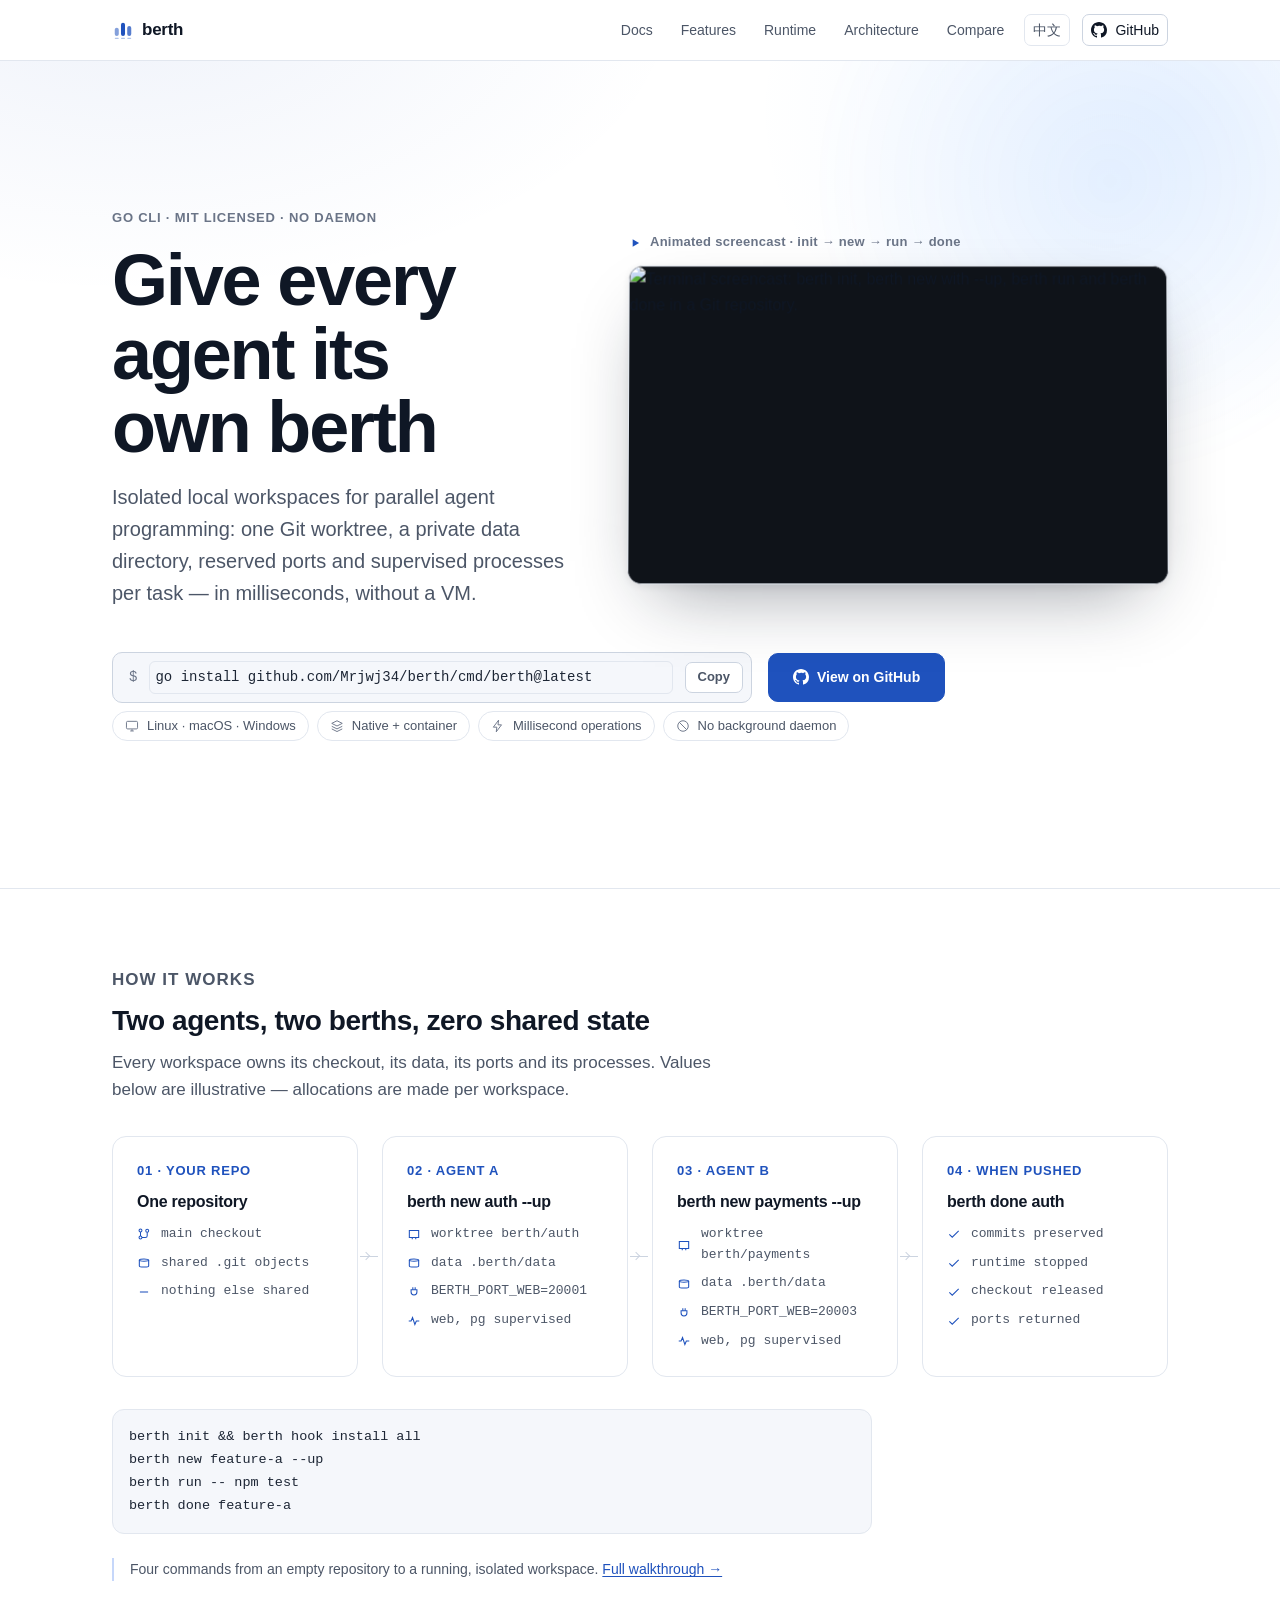
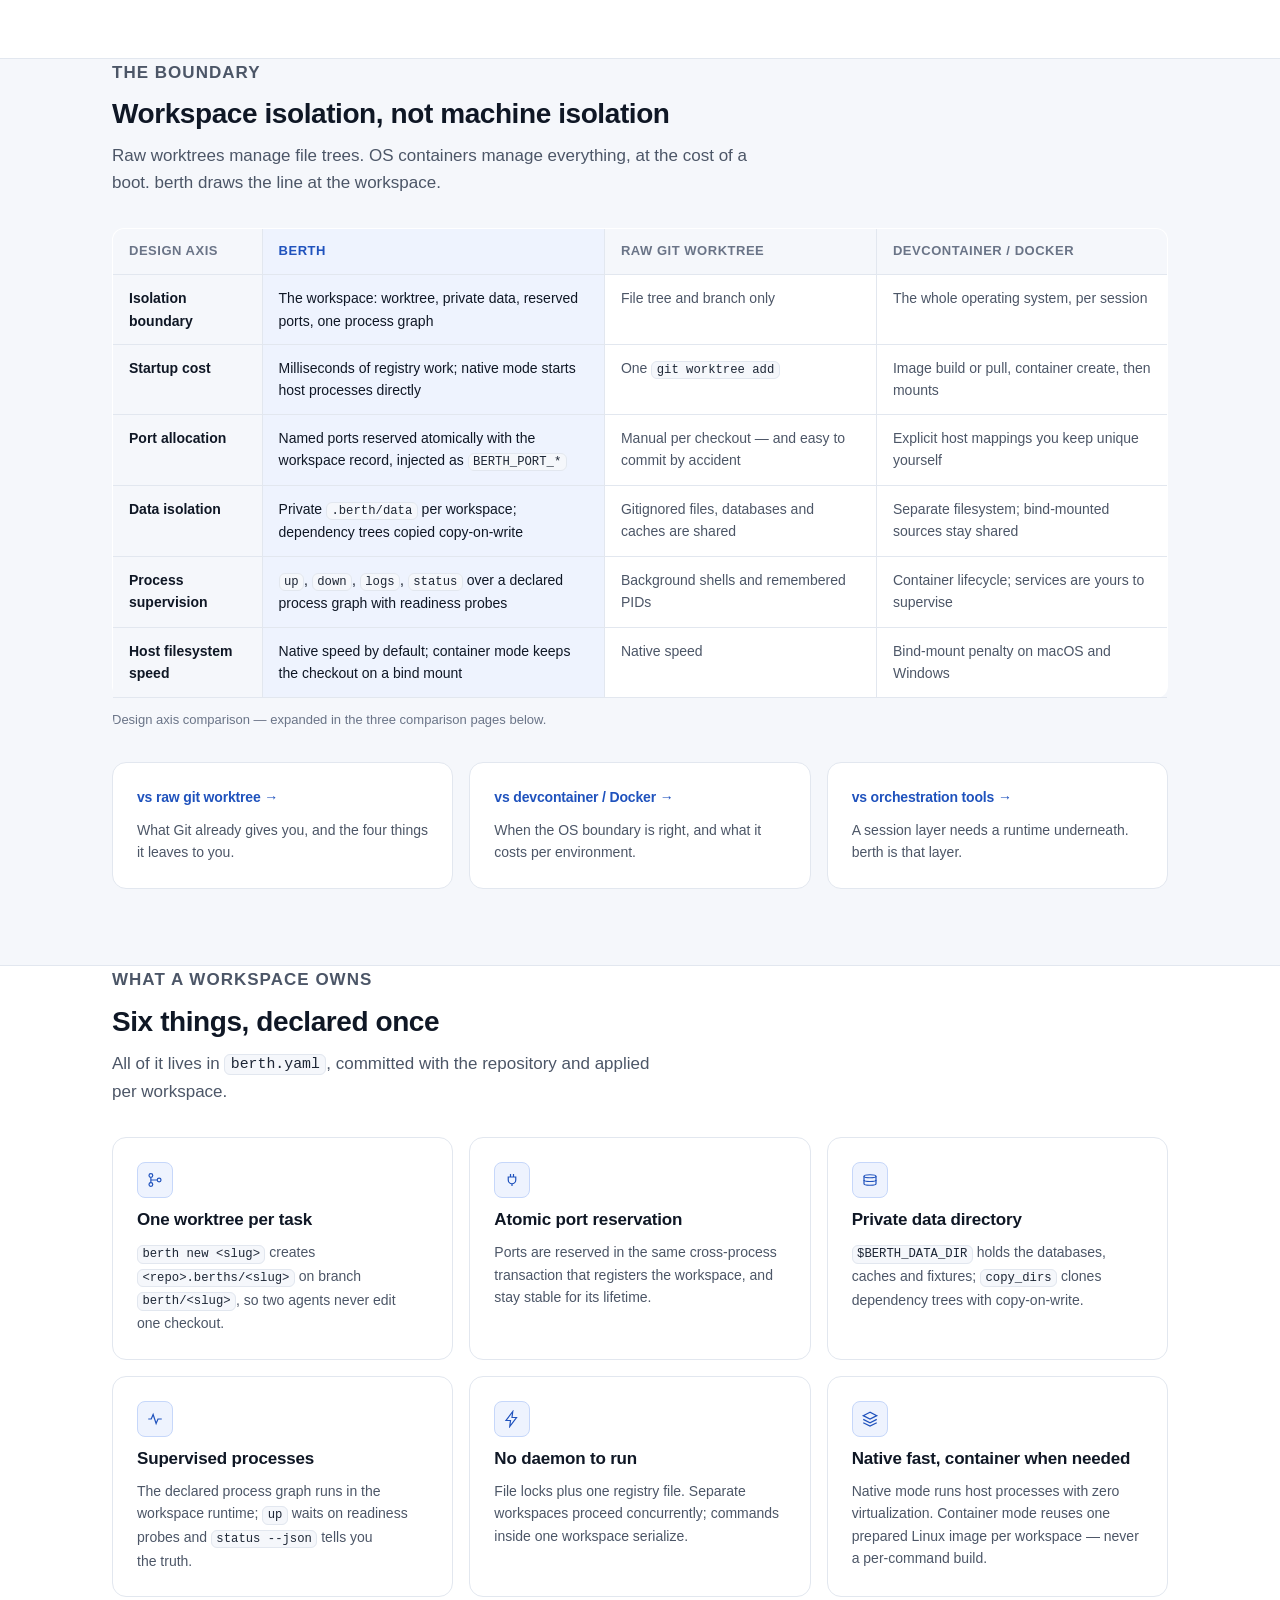
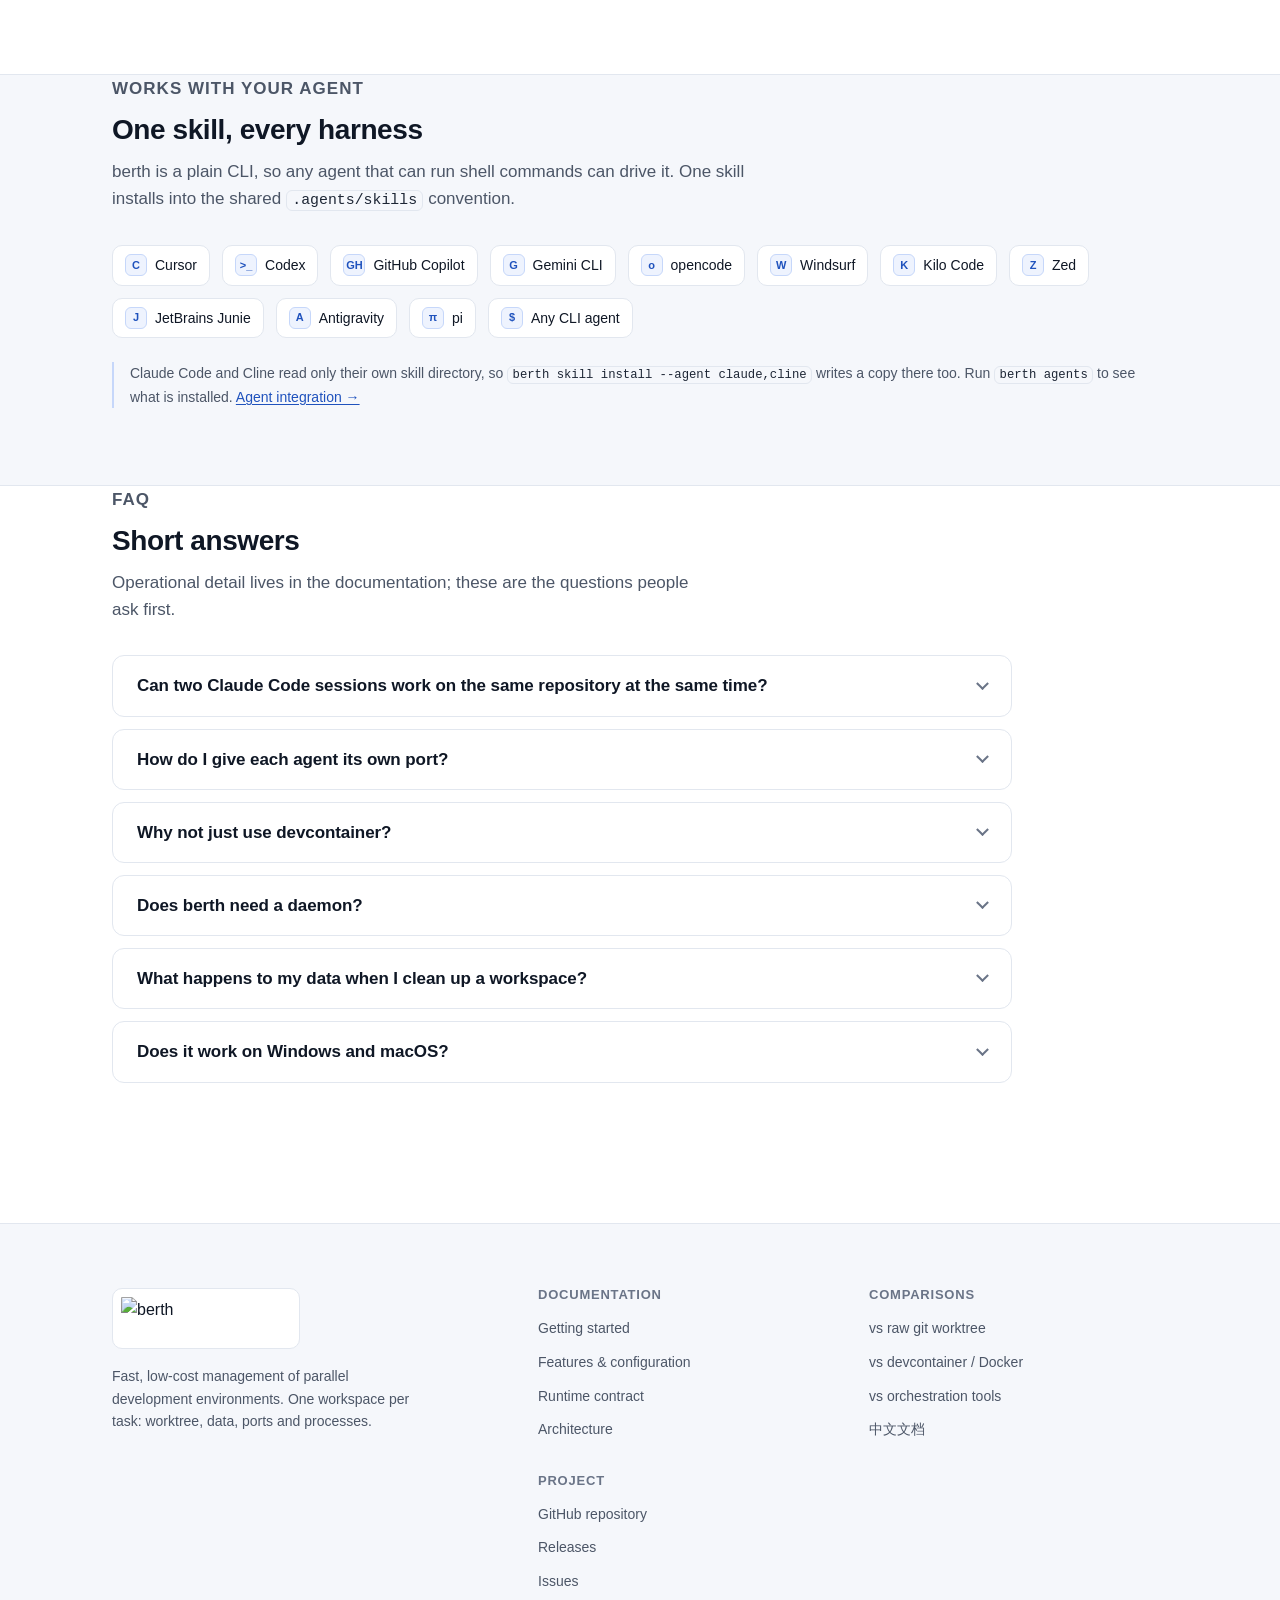
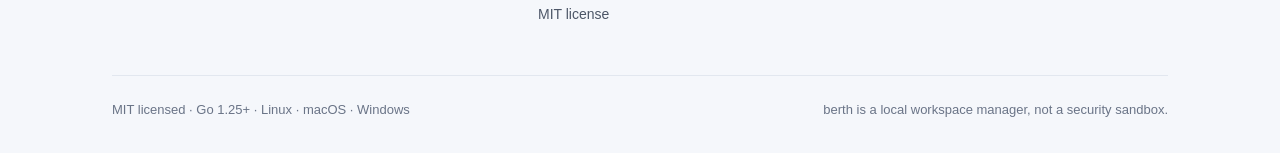
==== site/index.html @ bc13f2ae "docs(site): add the landing page, rendered docs and the Pages workflow The landing page is built for" ====
<!DOCTYPE html>
<html lang="en">
<head>
<meta charset="utf-8">
<meta name="viewport" content="width=device-width, initial-scale=1">
<title>berth — isolated local workspaces for parallel coding agents</title>
<meta name="description" content="berth is an MIT-licensed Go CLI that gives every coding agent its own Git worktree, private data directory, reserved ports and supervised processes — millisecond local environments with no daemon and no VM overhead.">
<link rel="canonical" href="https://mrjwj34.github.io/berth/">
<link rel="icon" href="data:image/svg+xml,%3Csvg xmlns='http://www.w3.org/2000/svg' viewBox='0 0 32 32'%3E%3Crect width='32' height='32' rx='8' fill='%231f52bd'/%3E%3Cg fill='%23ffffff'%3E%3Crect x='6.5' y='14' width='5' height='9' rx='2.5' opacity='.7'/%3E%3Crect x='13.5' y='8' width='5' height='15' rx='2.5'/%3E%3Crect x='20.5' y='12' width='5' height='11' rx='2.5' opacity='.85'/%3E%3C/g%3E%3C/svg%3E">
<meta property="og:type" content="website">
<meta property="og:site_name" content="berth">
<meta property="og:title" content="berth — isolated local workspaces for parallel coding agents">
<meta property="og:description" content="One linked Git worktree, a private data directory, atomically reserved ports and supervised processes per task. No daemon, no VM overhead.">
<meta property="og:url" content="https://mrjwj34.github.io/berth/">
<meta property="og:image" content="https://cdn.jwjbox.dev/berth-architecture.png">
<meta property="og:image:width" content="1448">
<meta property="og:image:height" content="1086">
<meta property="og:image:alt" content="berth architecture diagram">
<meta name="twitter:card" content="summary_large_image">
<meta name="theme-color" content="#101419" media="(prefers-color-scheme: dark)">
<meta name="theme-color" content="#ffffff" media="(prefers-color-scheme: light)">
<link rel="stylesheet" href="./assets/site.css">
</head>
<body>
<a class="skip-link" href="#main">Skip to content</a>

<header class="site-header">
  <div class="wrap header-inner">
    <a class="brand" href="./index.html">
      <svg class="brand-mark" width="22" height="22" viewBox="0 0 24 24" fill="none" aria-hidden="true">
        <rect x="3" y="9.5" width="4.4" height="9" rx="2.2" fill="currentColor" opacity=".55"/>
        <rect x="9.8" y="4" width="4.4" height="14.5" rx="2.2" fill="currentColor"/>
        <rect x="16.6" y="7.5" width="4.4" height="11" rx="2.2" fill="currentColor" opacity=".75"/>
        <rect x="3" y="20.4" width="4.4" height="1.4" rx=".7" fill="currentColor" opacity=".35"/>
        <rect x="9.8" y="20.4" width="4.4" height="1.4" rx=".7" fill="currentColor" opacity=".35"/>
        <rect x="16.6" y="20.4" width="4.4" height="1.4" rx=".7" fill="currentColor" opacity=".35"/>
      </svg>
      <span>berth</span>
    </a>
    <nav class="site-nav" aria-label="Main">
      <a href="./docs/getting-started.html">Docs</a>
      <a class="nav-docs" href="./docs/features.html">Features</a>
      <a class="nav-docs" href="./docs/runtime.html">Runtime</a>
      <a class="nav-docs" href="./docs/architecture.html">Architecture</a>
      <a class="nav-docs" href="./docs/comparison-devcontainer.html">Compare</a>
      <a class="nav-lang" href="./zh.html" hreflang="zh-CN" lang="zh-CN">中文</a>
      <a class="nav-github" href="https://github.com/Mrjwj34/berth">
        <svg width="16" height="16" viewBox="0 0 16 16" fill="currentColor" aria-hidden="true"><path d="M8 0C3.58 0 0 3.58 0 8c0 3.54 2.29 6.53 5.47 7.59.4.07.55-.17.55-.38 0-.19-.01-.82-.01-1.49-2.01.37-2.53-.49-2.69-.94-.09-.23-.48-.94-.82-1.13-.28-.15-.68-.52-.01-.53.63-.01 1.08.58 1.23.82.72 1.21 1.87.87 2.33.66.07-.52.28-.87.51-1.07-1.78-.2-3.64-.89-3.64-3.95 0-.87.31-1.59.82-2.15-.08-.2-.36-1.02.08-2.12 0 0 .67-.21 2.2.82a7.6 7.6 0 0 1 2-.27c.68 0 1.36.09 2 .27 1.53-1.04 2.2-.82 2.2-.82.44 1.1.16 1.92.08 2.12.51.56.82 1.27.82 2.15 0 3.07-1.87 3.75-3.65 3.95.29.25.54.73.54 1.48 0 1.07-.01 1.93-.01 2.2 0 .21.15.46.55.38A8.01 8.01 0 0 0 16 8c0-4.42-3.58-8-8-8Z"/></svg>
        GitHub
      </a>
    </nav>
  </div>
</header>

<main id="main">

  <section class="hero">
    <div class="hero-bg" aria-hidden="true"></div>
    <div class="hero-orb" aria-hidden="true"></div>
    <div class="wrap">
      <div class="hero-grid">
        <div class="hero-copy">
          <p class="eyebrow">Go CLI · MIT licensed · no daemon</p>
          <h1>Give every agent its own berth</h1>
          <p class="lede">Isolated local workspaces for parallel agent programming: one Git worktree, a private data directory, reserved ports and supervised processes per task — in milliseconds, without a VM.</p>
        </div>

        <div>
          <p class="hero-shot-label">
            <svg width="14" height="14" viewBox="0 0 24 24" fill="currentColor" aria-hidden="true"><path d="M8 5.5v13l11-6.5-11-6.5Z"/></svg>
            Animated screencast · init → new → run → done
          </p>
          <div class="terminal">
            <img src="https://cdn.jwjbox.dev/berth-demo.gif" width="780" height="460" alt="Terminal screencast: berth init, berth new with --up, berth run and berth done in a Git repository.">
          </div>
        </div>
      </div>

      <div class="hero-actions">
        <div class="cmd">
          <span class="cmd-prompt" aria-hidden="true">$</span>
          <code>go install github.com/Mrjwj34/berth/cmd/berth@latest</code>
          <button class="copy" type="button" hidden data-copy="go install github.com/Mrjwj34/berth/cmd/berth@latest" aria-label="Copy the go install command">Copy</button>
        </div>
        <a class="btn btn-primary" href="https://github.com/Mrjwj34/berth">
          <svg width="16" height="16" viewBox="0 0 16 16" fill="currentColor" aria-hidden="true"><path d="M8 0C3.58 0 0 3.58 0 8c0 3.54 2.29 6.53 5.47 7.59.4.07.55-.17.55-.38 0-.19-.01-.82-.01-1.49-2.01.37-2.53-.49-2.69-.94-.09-.23-.48-.94-.82-1.13-.28-.15-.68-.52-.01-.53.63-.01 1.08.58 1.23.82.72 1.21 1.87.87 2.33.66.07-.52.28-.87.51-1.07-1.78-.2-3.64-.89-3.64-3.95 0-.87.31-1.59.82-2.15-.08-.2-.36-1.02.08-2.12 0 0 .67-.21 2.2.82a7.6 7.6 0 0 1 2-.27c.68 0 1.36.09 2 .27 1.53-1.04 2.2-.82 2.2-.82.44 1.1.16 1.92.08 2.12.51.56.82 1.27.82 2.15 0 3.07-1.87 3.75-3.65 3.95.29.25.54.73.54 1.48 0 1.07-.01 1.93-.01 2.2 0 .21.15.46.55.38A8.01 8.01 0 0 0 16 8c0-4.42-3.58-8-8-8Z"/></svg>
          View on GitHub
        </a>
      </div>
      <ul class="chips">
        <li class="chip">
          <svg width="14" height="14" viewBox="0 0 24 24" fill="none" stroke="currentColor" stroke-width="1.6" aria-hidden="true"><rect x="2.5" y="4" width="19" height="13" rx="2"/><path d="M9 20.5h6M12 17.5v3"/></svg>
          Linux · macOS · Windows
        </li>
        <li class="chip">
          <svg width="14" height="14" viewBox="0 0 24 24" fill="none" stroke="currentColor" stroke-width="1.6" aria-hidden="true"><path d="M12 3 3 7.5 12 12l9-4.5L12 3Z"/><path d="M3 12.5 12 17l9-4.5M3 17 12 21.5 21 17"/></svg>
          Native + container
        </li>
        <li class="chip">
          <svg width="14" height="14" viewBox="0 0 24 24" fill="none" stroke="currentColor" stroke-width="1.6" aria-hidden="true"><path d="M13 2 4 14h6l-1 8 9-12h-6l1-8Z"/></svg>
          Millisecond operations
        </li>
        <li class="chip">
          <svg width="14" height="14" viewBox="0 0 24 24" fill="none" stroke="currentColor" stroke-width="1.6" aria-hidden="true"><circle cx="12" cy="12" r="9"/><path d="M5.6 5.6 18.4 18.4"/></svg>
          No background daemon
        </li>
      </ul>
    </div>
  </section>

  <section class="section" id="how">
    <div class="wrap">
      <div class="section-head" data-reveal>
        <p class="eyebrow">How it works</p>
        <h2>Two agents, two berths, zero shared state</h2>
        <p>Every workspace owns its checkout, its data, its ports and its processes. Values below are illustrative — allocations are made per workspace.</p>
      </div>

      <div class="panels">
        <article class="panel" data-reveal>
          <p class="panel-tag">01 · your repo</p>
          <h3>One repository</h3>
          <ul class="panel-list">
            <li><svg width="14" height="14" viewBox="0 0 24 24" fill="none" stroke="currentColor" stroke-width="1.8" aria-hidden="true"><circle cx="6" cy="6" r="2.5"/><path d="M6 8.5v7"/><circle cx="6" cy="18" r="2.5"/><path d="M8.5 18h6a3 3 0 0 0 3-3V9"/><circle cx="17.5" cy="6.5" r="2.5"/></svg>main checkout</li>
            <li><svg width="14" height="14" viewBox="0 0 24 24" fill="none" stroke="currentColor" stroke-width="1.8" aria-hidden="true"><path d="M4 7c0-1.1 3.58-2 8-2s8 .9 8 2-3.58 2-8 2-8-.9-8-2Z"/><path d="M4 7v10c0 1.1 3.58 2 8 2s8-.9 8-2V7"/></svg>shared .git objects</li>
            <li><svg width="14" height="14" viewBox="0 0 24 24" fill="none" stroke="currentColor" stroke-width="1.8" aria-hidden="true"><path d="M5 12h14"/></svg>nothing else shared</li>
          </ul>
        </article>

        <article class="panel" data-reveal>
          <p class="panel-tag">02 · agent A</p>
          <h3>berth new auth --up</h3>
          <ul class="panel-list">
            <li><svg width="14" height="14" viewBox="0 0 24 24" fill="none" stroke="currentColor" stroke-width="1.8" aria-hidden="true"><path d="M4 6h16v12H4z"/><path d="M9 18v3M15 18v3"/></svg>worktree berth/auth</li>
            <li><svg width="14" height="14" viewBox="0 0 24 24" fill="none" stroke="currentColor" stroke-width="1.8" aria-hidden="true"><path d="M4 7c0-1.1 3.58-2 8-2s8 .9 8 2-3.58 2-8 2-8-.9-8-2Z"/><path d="M4 7v10c0 1.1 3.58 2 8 2s8-.9 8-2V7"/></svg>data .berth/data</li>
            <li><svg width="14" height="14" viewBox="0 0 24 24" fill="none" stroke="currentColor" stroke-width="1.8" aria-hidden="true"><path d="M10 4v4M14 4v4"/><path d="M7 8h10v4a5 5 0 0 1-10 0V8Z"/></svg>BERTH_PORT_WEB=20001</li>
            <li><svg width="14" height="14" viewBox="0 0 24 24" fill="none" stroke="currentColor" stroke-width="1.8" aria-hidden="true"><path d="M3 12h4l2.5-6 4 12L16 12h5"/></svg>web, pg supervised</li>
          </ul>
        </article>

        <article class="panel" data-reveal>
          <p class="panel-tag">03 · agent B</p>
          <h3>berth new payments --up</h3>
          <ul class="panel-list">
            <li><svg width="14" height="14" viewBox="0 0 24 24" fill="none" stroke="currentColor" stroke-width="1.8" aria-hidden="true"><path d="M4 6h16v12H4z"/><path d="M9 18v3M15 18v3"/></svg>worktree berth/payments</li>
            <li><svg width="14" height="14" viewBox="0 0 24 24" fill="none" stroke="currentColor" stroke-width="1.8" aria-hidden="true"><path d="M4 7c0-1.1 3.58-2 8-2s8 .9 8 2-3.58 2-8 2-8-.9-8-2Z"/><path d="M4 7v10c0 1.1 3.58 2 8 2s8-.9 8-2V7"/></svg>data .berth/data</li>
            <li><svg width="14" height="14" viewBox="0 0 24 24" fill="none" stroke="currentColor" stroke-width="1.8" aria-hidden="true"><path d="M10 4v4M14 4v4"/><path d="M7 8h10v4a5 5 0 0 1-10 0V8Z"/></svg>BERTH_PORT_WEB=20003</li>
            <li><svg width="14" height="14" viewBox="0 0 24 24" fill="none" stroke="currentColor" stroke-width="1.8" aria-hidden="true"><path d="M3 12h4l2.5-6 4 12L16 12h5"/></svg>web, pg supervised</li>
          </ul>
        </article>

        <article class="panel" data-reveal>
          <p class="panel-tag">04 · when pushed</p>
          <h3>berth done auth</h3>
          <ul class="panel-list">
            <li><svg width="14" height="14" viewBox="0 0 24 24" fill="none" stroke="currentColor" stroke-width="1.8" aria-hidden="true"><path d="M4 12.5 9 17.5 20 6.5"/></svg>commits preserved</li>
            <li><svg width="14" height="14" viewBox="0 0 24 24" fill="none" stroke="currentColor" stroke-width="1.8" aria-hidden="true"><path d="M4 12.5 9 17.5 20 6.5"/></svg>runtime stopped</li>
            <li><svg width="14" height="14" viewBox="0 0 24 24" fill="none" stroke="currentColor" stroke-width="1.8" aria-hidden="true"><path d="M4 12.5 9 17.5 20 6.5"/></svg>checkout released</li>
            <li><svg width="14" height="14" viewBox="0 0 24 24" fill="none" stroke="currentColor" stroke-width="1.8" aria-hidden="true"><path d="M4 12.5 9 17.5 20 6.5"/></svg>ports returned</li>
          </ul>
        </article>
      </div>

      <div class="code mt-6 measure-sm" data-reveal>
        <button class="copy" type="button" hidden data-copy="berth init &amp;&amp; berth hook install all
berth new feature-a --up
berth run -- npm test
berth done feature-a" aria-label="Copy the five-command quick start">Copy</button>
        <pre><code>berth init &amp;&amp; berth hook install all
berth new feature-a --up
berth run -- npm test
berth done feature-a</code></pre>
      </div>
      <p class="quote-line" data-reveal>Four commands from an empty repository to a running, isolated workspace. <a href="./docs/getting-started.html">Full walkthrough →</a></p>
    </div>
  </section>

  <section class="section section--band" id="comparison">
    <div class="wrap">
      <div class="section-head" data-reveal>
        <p class="eyebrow">The boundary</p>
        <h2>Workspace isolation, not machine isolation</h2>
        <p>Raw worktrees manage file trees. OS containers manage everything, at the cost of a boot. berth draws the line at the workspace.</p>
      </div>

      <div class="table-wrap" data-reveal>
        <table class="table">
          <caption>Design axis comparison — expanded in the three comparison pages below.</caption>
          <thead>
            <tr>
              <th scope="col">Design axis</th>
              <th scope="col" class="col-accent">berth</th>
              <th scope="col">Raw git worktree</th>
              <th scope="col">devcontainer / Docker</th>
            </tr>
          </thead>
          <tbody>
            <tr>
              <th scope="row">Isolation boundary</th>
              <td class="col-accent" data-label="berth">The workspace: worktree, private data, reserved ports, one process graph</td>
              <td data-label="Raw git worktree">File tree and branch only</td>
              <td data-label="devcontainer / Docker">The whole operating system, per session</td>
            </tr>
            <tr>
              <th scope="row">Startup cost</th>
              <td class="col-accent" data-label="berth">Milliseconds of registry work; native mode starts host processes directly</td>
              <td data-label="Raw git worktree">One <code>git worktree add</code></td>
              <td data-label="devcontainer / Docker">Image build or pull, container create, then mounts</td>
            </tr>
            <tr>
              <th scope="row">Port allocation</th>
              <td class="col-accent" data-label="berth">Named ports reserved atomically with the workspace record, injected as <code>BERTH_PORT_*</code></td>
              <td data-label="Raw git worktree">Manual per checkout — and easy to commit by accident</td>
              <td data-label="devcontainer / Docker">Explicit host mappings you keep unique yourself</td>
            </tr>
            <tr>
              <th scope="row">Data isolation</th>
              <td class="col-accent" data-label="berth">Private <code>.berth/data</code> per workspace; dependency trees copied copy-on-write</td>
              <td data-label="Raw git worktree">Gitignored files, databases and caches are shared</td>
              <td data-label="devcontainer / Docker">Separate filesystem; bind-mounted sources stay shared</td>
            </tr>
            <tr>
              <th scope="row">Process supervision</th>
              <td class="col-accent" data-label="berth"><code>up</code>, <code>down</code>, <code>logs</code>, <code>status</code> over a declared process graph with readiness probes</td>
              <td data-label="Raw git worktree">Background shells and remembered PIDs</td>
              <td data-label="devcontainer / Docker">Container lifecycle; services are yours to supervise</td>
            </tr>
            <tr>
              <th scope="row">Host filesystem speed</th>
              <td class="col-accent" data-label="berth">Native speed by default; container mode keeps the checkout on a bind mount</td>
              <td data-label="Raw git worktree">Native speed</td>
              <td data-label="devcontainer / Docker">Bind-mount penalty on macOS and Windows</td>
            </tr>
          </tbody>
        </table>
      </div>

      <div class="grid grid-3 mt-6">
        <article class="card card--plain" data-reveal>
          <h3><a class="link-more" href="./docs/comparison-git-worktree.html">vs raw git worktree →</a></h3>
          <p>What Git already gives you, and the four things it leaves to you.</p>
        </article>
        <article class="card card--plain" data-reveal>
          <h3><a class="link-more" href="./docs/comparison-devcontainer.html">vs devcontainer / Docker →</a></h3>
          <p>When the OS boundary is right, and what it costs per environment.</p>
        </article>
        <article class="card card--plain" data-reveal>
          <h3><a class="link-more" href="./docs/comparison-agents.html">vs orchestration tools →</a></h3>
          <p>A session layer needs a runtime underneath. berth is that layer.</p>
        </article>
      </div>
    </div>
  </section>

  <section class="section" id="features">
    <div class="wrap">
      <div class="section-head" data-reveal>
        <p class="eyebrow">What a workspace owns</p>
        <h2>Six things, declared once</h2>
        <p>All of it lives in <code>berth.yaml</code>, committed with the repository and applied per workspace.</p>
      </div>

      <div class="grid grid-6">
        <article class="card" data-reveal>
          <span class="card-icon" aria-hidden="true">
            <svg width="18" height="18" viewBox="0 0 24 24" fill="none" stroke="currentColor" stroke-width="1.6"><circle cx="6.5" cy="6" r="2.5"/><circle cx="6.5" cy="18" r="2.5"/><circle cx="17.5" cy="12" r="2.5"/><path d="M6.5 8.5v7M6.5 12h8.5"/></svg>
          </span>
          <h3>One worktree per task</h3>
          <p><code>berth new &lt;slug&gt;</code> creates <code>&lt;repo&gt;.berths/&lt;slug&gt;</code> on branch <code>berth/&lt;slug&gt;</code>, so two agents never edit one checkout.</p>
        </article>

        <article class="card" data-reveal>
          <span class="card-icon" aria-hidden="true">
            <svg width="18" height="18" viewBox="0 0 24 24" fill="none" stroke="currentColor" stroke-width="1.6"><path d="M10 4v4M14 4v4"/><path d="M7 8h10v4a5 5 0 0 1-5 5 5 5 0 0 1-5-5V8Z"/><path d="M12 17v3"/></svg>
          </span>
          <h3>Atomic port reservation</h3>
          <p>Ports are reserved in the same cross-process transaction that registers the workspace, and stay stable for its lifetime.</p>
        </article>

        <article class="card" data-reveal>
          <span class="card-icon" aria-hidden="true">
            <svg width="18" height="18" viewBox="0 0 24 24" fill="none" stroke="currentColor" stroke-width="1.6"><path d="M4 7c0-1.1 3.58-2 8-2s8 .9 8 2-3.58 2-8 2-8-.9-8-2Z"/><path d="M4 7v10c0 1.1 3.58 2 8 2s8-.9 8-2V7"/><path d="M4 12c0 1.1 3.58 2 8 2s8-.9 8-2"/></svg>
          </span>
          <h3>Private data directory</h3>
          <p><code>$BERTH_DATA_DIR</code> holds the databases, caches and fixtures; <code>copy_dirs</code> clones dependency trees with copy-on-write.</p>
        </article>

        <article class="card" data-reveal>
          <span class="card-icon" aria-hidden="true">
            <svg width="18" height="18" viewBox="0 0 24 24" fill="none" stroke="currentColor" stroke-width="1.6"><path d="M3 12h4l2.5-6 4 12L16 12h5"/></svg>
          </span>
          <h3>Supervised processes</h3>
          <p>The declared process graph runs in the workspace runtime; <code>up</code> waits on readiness probes and <code>status --json</code> tells you the truth.</p>
        </article>

        <article class="card" data-reveal>
          <span class="card-icon" aria-hidden="true">
            <svg width="18" height="18" viewBox="0 0 24 24" fill="none" stroke="currentColor" stroke-width="1.6"><path d="M13 2 4 14h6l-1 8 9-12h-6l1-8Z"/></svg>
          </span>
          <h3>No daemon to run</h3>
          <p>File locks plus one registry file. Separate workspaces proceed concurrently; commands inside one workspace serialize.</p>
        </article>

        <article class="card" data-reveal>
          <span class="card-icon" aria-hidden="true">
            <svg width="18" height="18" viewBox="0 0 24 24" fill="none" stroke="currentColor" stroke-width="1.6"><path d="M12 3 3 7.5 12 12l9-4.5L12 3Z"/><path d="M3 12.5 12 17l9-4.5M3 17 12 21.5 21 17"/></svg>
          </span>
          <h3>Native fast, container when needed</h3>
          <p>Native mode runs host processes with zero virtualization. Container mode reuses one prepared Linux image per workspace — never a per-command build.</p>
        </article>
      </div>
    </div>
  </section>

  <section class="section section--band" id="agents">
    <div class="wrap">
      <div class="section-head" data-reveal>
        <p class="eyebrow">Works with your agent</p>
        <h2>One skill, every harness</h2>
        <p>berth is a plain CLI, so any agent that can run shell commands can drive it. One skill installs into the shared <code>.agents/skills</code> convention.</p>
      </div>

      <div class="agents" data-reveal>
        <span class="agent"><span class="agent-mark" aria-hidden="true">C</span>Cursor</span>
        <span class="agent"><span class="agent-mark" aria-hidden="true">&gt;_</span>Codex</span>
        <span class="agent"><span class="agent-mark" aria-hidden="true">GH</span>GitHub Copilot</span>
        <span class="agent"><span class="agent-mark" aria-hidden="true">G</span>Gemini CLI</span>
        <span class="agent"><span class="agent-mark" aria-hidden="true">o</span>opencode</span>
        <span class="agent"><span class="agent-mark" aria-hidden="true">W</span>Windsurf</span>
        <span class="agent"><span class="agent-mark" aria-hidden="true">K</span>Kilo Code</span>
        <span class="agent"><span class="agent-mark" aria-hidden="true">Z</span>Zed</span>
        <span class="agent"><span class="agent-mark" aria-hidden="true">J</span>JetBrains Junie</span>
        <span class="agent"><span class="agent-mark" aria-hidden="true">A</span>Antigravity</span>
        <span class="agent"><span class="agent-mark" aria-hidden="true">π</span>pi</span>
        <span class="agent"><span class="agent-mark" aria-hidden="true">$</span>Any CLI agent</span>
      </div>

      <p class="quote-line" data-reveal>Claude Code and Cline read only their own skill directory, so <code>berth skill install --agent claude,cline</code> writes a copy there too. Run <code>berth agents</code> to see what is installed. <a href="./docs/features.html#agents">Agent integration →</a></p>
    </div>
  </section>

  <section class="section" id="faq">
    <div class="wrap">
      <div class="section-head" data-reveal>
        <p class="eyebrow">FAQ</p>
        <h2>Short answers</h2>
        <p>Operational detail lives in the documentation; these are the questions people ask first.</p>
      </div>

      <div class="faq" data-reveal>
        <details>
          <summary>Can two Claude Code sessions work on the same repository at the same time?</summary>
          <p>Yes — that is the case berth is built for. Each session gets its own workspace: a linked worktree on its own branch, a private data directory, its own reserved ports and its own supervised processes. They share Git objects and nothing else that matters.</p>
          <p>Create one per agent with <code>berth new &lt;slug&gt; --up</code> and let each session work from the path it prints.</p>
        </details>

        <details>
          <summary>How do I give each agent its own port?</summary>
          <p>Declare the ports once in <code>berth.yaml</code> — <code>ports: [web, pg]</code> — and every workspace reserves unique host ports for those names. The service binds <code>BERTH_PORT_WEB</code>; browser code and host tools use <code>BERTH_HOST_PORT_WEB</code>. Nothing is hardcoded, so nothing local can be committed by accident.</p>
        </details>

        <details>
          <summary>Why not just use devcontainer?</summary>
          <p>If you need OS-level isolation, a uniform Linux toolchain or CI parity, use the container — berth is not a replacement for that, and container mode is not an attempt to be one.</p>
          <p>berth isolates the workspace instead: native by default, with ports, data and environment separated by construction. Reach for its container backend when a program hardcodes a listen port or the toolchain is Linux-only.</p>
        </details>

        <details>
          <summary>Does berth need a daemon?</summary>
          <p>No. There is no background service and no socket to keep alive: file locks plus a single registry file (<code>~/.berth/state.json</code>, relocatable with <code>BERTH_HOME</code>). Long operations hold their own workspace lock, and supervision is delegated to process-compose or the container engine.</p>
        </details>

        <details>
          <summary>What happens to my data when I clean up a workspace?</summary>
          <p><code>berth down</code> keeps everything and stops the processes. <code>berth reset</code> wipes the private data directory deliberately. <code>berth done</code> requires the branch commit to be preserved and the worktree to be clean, then removes the checkout — <code>--force</code> cannot bypass ownership, identity or shutdown checks, and adopted checkouts are always preserved.</p>
        </details>

        <details>
          <summary>Does it work on Windows and macOS?</summary>
          <p>Yes: prebuilt binaries for Linux, macOS and Windows, with native CLI acceptance covered on all three in CI. Native hooks use <code>sh</code> on Unix and <code>cmd</code> on Windows, so shell scripts are not interchangeable; container mode needs an existing Docker or Podman engine.</p>
        </details>
      </div>
    </div>
  </section>

</main>

<footer class="site-footer">
  <div class="wrap footer-inner">
    <div class="footer-brand">
      <img class="footer-logo" src="https://cdn.jwjbox.dev/berth.png" alt="berth" width="188" height="61">
      <p>Fast, low-cost management of parallel development environments. One workspace per task: worktree, data, ports and processes.</p>
    </div>
    <div class="footer-cols">
      <div class="footer-col">
        <h2>Documentation</h2>
        <ul>
          <li><a href="./docs/getting-started.html">Getting started</a></li>
          <li><a href="./docs/features.html">Features &amp; configuration</a></li>
          <li><a href="./docs/runtime.html">Runtime contract</a></li>
          <li><a href="./docs/architecture.html">Architecture</a></li>
        </ul>
      </div>
      <div class="footer-col">
        <h2>Comparisons</h2>
        <ul>
          <li><a href="./docs/comparison-git-worktree.html">vs raw git worktree</a></li>
          <li><a href="./docs/comparison-devcontainer.html">vs devcontainer / Docker</a></li>
          <li><a href="./docs/comparison-agents.html">vs orchestration tools</a></li>
          <li><a href="./zh.html" hreflang="zh-CN" lang="zh-CN">中文文档</a></li>
        </ul>
      </div>
      <div class="footer-col">
        <h2>Project</h2>
        <ul>
          <li><a href="https://github.com/Mrjwj34/berth">GitHub repository</a></li>
          <li><a href="https://github.com/Mrjwj34/berth/releases">Releases</a></li>
          <li><a href="https://github.com/Mrjwj34/berth/issues">Issues</a></li>
          <li><a href="https://github.com/Mrjwj34/berth/blob/main/LICENSE">MIT license</a></li>
        </ul>
      </div>
    </div>
  </div>
  <div class="wrap">
    <div class="footer-legal">
      <p>MIT licensed · Go 1.25+ · Linux · macOS · Windows</p>
      <p>berth is a local workspace manager, not a security sandbox.</p>
    </div>
  </div>
</footer>

<script>
(function () {
  // Copy-to-clipboard: buttons stay hidden when scripting is unavailable.
  var buttons = document.querySelectorAll('[data-copy]');
  var i;
  for (i = 0; i < buttons.length; i++) { buttons[i].hidden = false; }

  function confirm(btn) {
    var label = btn.textContent;
    btn.textContent = 'Copied';
    btn.setAttribute('data-copied', '');
    window.setTimeout(function () {
      btn.textContent = label;
      btn.removeAttribute('data-copied');
    }, 1600);
  }

  function legacy(text, btn) {
    var area = document.createElement('textarea');
    area.value = text;
    area.setAttribute('readonly', '');
    area.style.position = 'fixed';
    area.style.top = '-1000px';
    document.body.appendChild(area);
    area.select();
    try { document.execCommand('copy'); confirm(btn); } catch (err) { /* copy stays manual */ }
    document.body.removeChild(area);
  }

  document.addEventListener('click', function (event) {
    var btn = event.target.closest ? event.target.closest('[data-copy]') : null;
    if (!btn) { return; }
    var text = btn.getAttribute('data-copy');
    if (navigator.clipboard && navigator.clipboard.writeText) {
      navigator.clipboard.writeText(text).then(function () { confirm(btn); }, function () { legacy(text, btn); });
    } else {
      legacy(text, btn);
    }
  });

  // Horizontal table scrolling only gets a hint when it is actually possible.
  function syncTableHints() {
    var wraps = document.querySelectorAll('.table-wrap');
    for (var k = 0; k < wraps.length; k++) {
      var wrap = wraps[k];
      var overflow = wrap.scrollWidth - wrap.clientWidth > 2;
      var next = wrap.nextElementSibling;
      var hasHint = next && next.classList && next.classList.contains('table-hint');
      if (overflow && !hasHint) {
        var hint = document.createElement('p');
        hint.className = 'table-hint';
        hint.textContent = 'Swipe horizontally to see every column';
        wrap.parentNode.insertBefore(hint, wrap.nextSibling);
      } else if (!overflow && hasHint) {
        next.parentNode.removeChild(next);
      }
    }
  }

  window.addEventListener('load', syncTableHints);
  window.addEventListener('resize', syncTableHints);

  // Scroll-triggered section reveals; ignored entirely when motion is reduced.
  var reduced = window.matchMedia && window.matchMedia('(prefers-reduced-motion: reduce)').matches;
  var targets = document.querySelectorAll('[data-reveal]');
  if (!reduced && 'IntersectionObserver' in window) {
    var observer = new IntersectionObserver(function (entries) {
      for (var e = 0; e < entries.length; e++) {
        if (entries[e].isIntersecting) {
          entries[e].target.classList.add('is-visible');
          observer.unobserve(entries[e].target);
        }
      }
    }, { rootMargin: '0px 0px -8% 0px', threshold: 0.08 });
    for (i = 0; i < targets.length; i++) {
      targets[i].classList.add('reveal');
      observer.observe(targets[i]);
    }
  }
})();
</script>
</body>
</html>
---- site/assets/site.css ----
/* ==========================================================================
   berth — site.css
   One plain stylesheet: tokens, layout primitives, components.
   Scales: spacing 4/8/12/16/24/32/48/64/96 · one type scale · 1120px container
   ========================================================================== */

/* --- Tokens: primitives --------------------------------------------------- */

:root {
  color-scheme: light;

  /* spacing scale */
  --sp-1: 4px;
  --sp-2: 8px;
  --sp-3: 12px;
  --sp-4: 16px;
  --sp-5: 24px;
  --sp-6: 32px;
  --sp-7: 48px;
  --sp-8: 64px;
  --sp-9: 96px;

  /* type scale */
  --fs-xs: 0.8125rem;   /* 13px — captions, chips, labels */
  --fs-sm: 0.875rem;    /* 14px — table cells, nav, secondary UI */
  --fs-base: 1rem;      /* 16px — body */
  --fs-md: 1.0625rem;   /* 17px — card titles, lead-in prose */
  --fs-lg: 1.3125rem;   /* 21px — h3 */
  --fs-xl: 1.75rem;     /* 28px — h2 */
  --fs-2xl: 2.25rem;    /* 36px — page h1 */
  --fs-3xl: 3.25rem;    /* 52px — landing h1, fluid */

  /* neutrals */
  --n-0: #ffffff;
  --n-25: #fbfcfe;
  --n-50: #f5f7fb;
  --n-100: #eef1f7;
  --n-200: #e2e7ef;
  --n-300: #ccd4e0;
  --n-500: #6a7487;
  --n-600: #4c5667;
  --n-800: #1d2635;
  --n-900: #0f1725;

  /* accent ramp (single hue family, used for links, one primary action, tints) */
  --a-50: #eef3fe;
  --a-200: #c6d7fa;
  --a-600: #1f52bd;
  --a-700: #1b47a4;

  --font-sans: -apple-system, BlinkMacSystemFont, "Segoe UI", Roboto, "Helvetica Neue", Arial, sans-serif;
  --font-mono: ui-monospace, SFMono-Regular, "SF Mono", Menlo, Consolas, "Liberation Mono", monospace;

  /* --- Tokens: semantic (light) --- */
  --bg: var(--n-0);
  --bg-subtle: var(--n-50);
  --surface: var(--n-0);
  --surface-2: var(--n-50);
  --border: var(--n-200);
  --border-strong: var(--n-300);
  --text: var(--n-900);
  --text-muted: var(--n-600);
  --text-subtle: var(--n-500);
  --accent: var(--a-600);
  --accent-hover: var(--a-700);
  --accent-soft: var(--a-50);
  --accent-soft-border: var(--a-200);
  --accent-solid: var(--a-600);
  --accent-solid-hover: var(--a-700);
  --on-accent: #ffffff;
  --focus: var(--a-600);
  --code-bg: var(--n-50);
  --code-border: var(--n-200);
  --code-text: var(--n-800);
  --header-bg: rgba(255, 255, 255, 0.88);
  --hero-glow: rgba(31, 82, 189, 0.07);
  --hero-glow-2: rgba(56, 140, 255, 0.08);
  --shadow-lift: 0 18px 40px -24px rgba(16, 24, 40, 0.35), 0 2px 8px rgba(16, 24, 40, 0.06);
  --shadow-frame: 0 30px 70px -28px rgba(16, 24, 40, 0.45), 0 2px 10px rgba(16, 24, 40, 0.08);
}

@media (prefers-color-scheme: dark) {
  :root {
    color-scheme: dark;

    --bg: #101419;
    --bg-subtle: #151a21;
    --surface: #151a21;
    --surface-2: #171d25;
    --border: #262e39;
    --border-strong: #384454;
    --text: #e8edf4;
    --text-muted: #a9b5c3;
    --text-subtle: #93a0b0;
    --accent: #90b4ff;
    --accent-hover: #b0caff;
    --accent-soft: #17223a;
    --accent-soft-border: #2b3d61;
    --accent-solid: #90b4ff;
    --accent-solid-hover: #aac5ff;
    --on-accent: #0e1523;
    --focus: #90b4ff;
    --code-bg: #161c24;
    --code-border: #262e39;
    --code-text: #dde5f0;
    --header-bg: rgba(16, 20, 25, 0.86);
    --hero-glow: rgba(144, 180, 255, 0.09);
    --hero-glow-2: rgba(84, 148, 255, 0.1);
    --shadow-lift: 0 18px 40px -24px rgba(0, 0, 0, 0.75), 0 2px 8px rgba(0, 0, 0, 0.4);
    --shadow-frame: 0 30px 70px -28px rgba(0, 0, 0, 0.85), 0 2px 10px rgba(0, 0, 0, 0.5);
  }
}

/* --- Base ---------------------------------------------------------------- */

*,
*::before,
*::after { box-sizing: border-box; }

html {
  -webkit-text-size-adjust: 100%;
  text-size-adjust: 100%;
}

body {
  margin: 0;
  background: var(--bg);
  color: var(--text);
  font-family: var(--font-sans);
  font-size: var(--fs-base);
  line-height: 1.6;
  -webkit-font-smoothing: antialiased;
  -moz-osx-font-smoothing: grayscale;
  overflow-wrap: break-word;
}

img { display: block; max-width: 100%; height: auto; }

a {
  color: var(--accent);
  text-decoration-line: underline;
  text-decoration-thickness: from-font;
  text-underline-offset: 0.16em;
  text-decoration-skip-ink: auto;
}

a:hover { color: var(--accent-hover); }

:focus-visible {
  outline: 2px solid var(--focus);
  outline-offset: 2px;
  border-radius: 3px;
}

::selection { background: var(--accent-soft); color: var(--text); }

h1, h2, h3, h4 {
  margin: 0;
  line-height: 1.15;
  letter-spacing: -0.015em;
  font-weight: 650;
  text-wrap: balance;
}

p { margin: 0; text-wrap: pretty; }

ul, ol { margin: 0; padding-inline-start: 1.25em; }

hr { border: 0; border-top: 1px solid var(--border); margin: 0; }

@media (prefers-reduced-motion: no-preference) {
  html { scroll-behavior: smooth; }
}

@media (prefers-reduced-motion: reduce) {
  *, *::before, *::after {
    animation-duration: 0.001ms !important;
    transition-duration: 0.001ms !important;
    scroll-behavior: auto !important;
  }
}

/* --- Layout primitives --------------------------------------------------- */

.wrap {
  width: 100%;
  max-width: 1120px;
  margin-inline: auto;
  padding-inline: var(--sp-6);
}

.section { padding-block: clamp(48px, 6vw, 96px); }
.section + .section { padding-block-start: 0; }
.section--band {
  background: var(--bg-subtle);
  border-block: 1px solid var(--border);
}

.section-head {
  display: flex;
  flex-direction: column;
  gap: var(--sp-3);
  margin-block-end: var(--sp-6);
}

.section-head h2 {
  font-size: clamp(1.5rem, 1.15rem + 1.1vw, var(--fs-xl));
}

.section-head p {
  color: var(--text-muted);
  font-size: var(--fs-md);
  max-width: 68ch;
}

.eyebrow {
  font-size: var(--fs-xs);
  font-weight: 600;
  letter-spacing: 0.06em;
  text-transform: uppercase;
  color: var(--text-subtle);
}

.skip-link {
  position: absolute;
  inset-inline-start: var(--sp-4);
  top: -60px;
  z-index: 20;
  background: var(--surface);
  border: 1px solid var(--border-strong);
  border-radius: 8px;
  padding: var(--sp-2) var(--sp-4);
  font-size: var(--fs-sm);
  transition: top 0.15s ease;
}

.skip-link:focus-visible { top: var(--sp-3); }

/* --- Header ------------------------------------------------------------- */

.site-header {
  position: sticky;
  top: 0;
  z-index: 10;
  background: var(--header-bg);
  backdrop-filter: saturate(160%) blur(10px);
  -webkit-backdrop-filter: saturate(160%) blur(10px);
  border-block-end: 1px solid var(--border);
}

.header-inner {
  display: flex;
  flex-wrap: wrap;
  align-items: center;
  justify-content: space-between;
  gap: var(--sp-2) var(--sp-6);
  min-height: 60px;
  padding-block: var(--sp-2);
}

.brand {
  display: inline-flex;
  align-items: center;
  gap: var(--sp-2);
  color: var(--text);
  text-decoration: none;
  font-weight: 680;
  font-size: 1.0625rem;
  letter-spacing: -0.015em;
}

.brand-mark { flex: none; color: var(--accent); }
.brand:hover { color: var(--text); }

.site-nav {
  display: flex;
  flex-wrap: wrap;
  align-items: center;
  gap: var(--sp-1) var(--sp-3);
}

.site-nav a {
  display: inline-block;
  padding: var(--sp-1) var(--sp-2);
  border-radius: 7px;
  color: var(--text-muted);
  font-size: var(--fs-sm);
  text-decoration: none;
}

.site-nav a:hover { color: var(--text); background: var(--surface-2); }
.site-nav a[aria-current="page"] { color: var(--text); font-weight: 600; }

.nav-github {
  display: inline-flex !important;
  align-items: center;
  gap: var(--sp-2);
  border: 1px solid var(--border-strong);
  background: var(--surface);
  color: var(--text) !important;
}

.nav-github:hover { border-color: var(--text-subtle); background: var(--surface); }
.nav-lang { border: 1px solid var(--border); }

.nav-docs-more { display: none; }
@media (max-width: 900px) {
  .site-nav .nav-docs { display: none; }
  .site-nav .nav-docs-more { display: inline-block; }
}

@media (max-width: 480px) {
  .wrap { padding-inline: var(--sp-4); }
  .header-inner { gap: var(--sp-1) var(--sp-3); }
  .site-nav { gap: 2px var(--sp-2); }
  .site-nav a { padding-inline: var(--sp-1); }
}

/* --- Buttons ------------------------------------------------------------ */

.btn {
  display: inline-flex;
  align-items: center;
  justify-content: center;
  gap: var(--sp-2);
  padding: var(--sp-3) var(--sp-5);
  border-radius: 10px;
  border: 1px solid transparent;
  font: inherit;
  font-size: var(--fs-sm);
  font-weight: 600;
  text-decoration: none;
  cursor: pointer;
  white-space: nowrap;
}

.btn-primary {
  background: var(--accent-solid);
  color: var(--on-accent);
  border-color: var(--accent-solid);
}

.btn-primary:hover { background: var(--accent-solid-hover); color: var(--on-accent); }

.btn-ghost {
  background: var(--surface);
  border-color: var(--border-strong);
  color: var(--text);
}

.btn-ghost:hover { border-color: var(--text-subtle); color: var(--text); }

.link-more {
  font-size: var(--fs-sm);
  font-weight: 600;
  text-decoration: none;
}

.link-more:hover { text-decoration: underline; }

/* --- Landing: panels, agents, motion ------------------------------------ */

.panels {
  display: grid;
  grid-template-columns: 1fr;
  gap: var(--sp-4);
}

@media (min-width: 640px) {
  .panels { grid-template-columns: repeat(2, 1fr); }
}

@media (min-width: 1000px) {
  .panels { grid-template-columns: repeat(4, 1fr); gap: var(--sp-5); }
}

.panel {
  position: relative;
  display: flex;
  flex-direction: column;
  gap: var(--sp-3);
  padding: var(--sp-5);
  border: 1px solid var(--border);
  border-radius: 14px;
  background: var(--surface);
}

.panel-tag {
  font-size: var(--fs-xs);
  font-weight: 700;
  letter-spacing: 0.06em;
  text-transform: uppercase;
  color: var(--accent);
}

.panel h3 { font-size: var(--fs-base); font-weight: 650; }

.panel-note { color: var(--text-muted); font-size: var(--fs-sm); }

.panel-list {
  list-style: none;
  margin: 0;
  padding: 0;
  display: grid;
  gap: var(--sp-2) var(--sp-3);
}

.panel-list li {
  display: grid;
  grid-template-columns: 16px 1fr;
  align-items: center;
  gap: var(--sp-2);
  font-family: var(--font-mono);
  font-size: var(--fs-xs);
  color: var(--text-muted);
}

.panel-list svg { color: var(--accent); }

@media (min-width: 1000px) {
  .panel:not(:last-child)::before {
    content: "";
    position: absolute;
    inset-inline-end: -21px;
    inset-block-start: 50%;
    width: 18px;
    height: 1px;
    background: var(--border-strong);
  }
  .panel:not(:last-child)::after {
    content: "";
    position: absolute;
    inset-inline-end: -12px;
    inset-block-start: calc(50% - 3px);
    width: 6px;
    height: 6px;
    border-block-start: 1px solid var(--border-strong);
    border-inline-end: 1px solid var(--border-strong);
    transform: rotate(45deg);
  }
}

.agents {
  display: flex;
  flex-wrap: wrap;
  gap: var(--sp-3);
  align-items: center;
  margin-block-start: var(--sp-5);
}

.agent {
  display: inline-flex;
  align-items: center;
  gap: var(--sp-2);
  padding: var(--sp-2) var(--sp-3);
  border: 1px solid var(--border);
  border-radius: 10px;
  background: var(--surface);
  color: var(--text);
  font-size: var(--fs-sm);
  white-space: nowrap;
}

.agent-mark {
  display: inline-flex;
  align-items: center;
  justify-content: center;
  width: 22px;
  height: 22px;
  border-radius: 6px;
  border: 1px solid var(--accent-soft-border);
  background: var(--accent-soft);
  color: var(--accent);
  font-size: 0.6875rem;
  font-weight: 700;
}

.quote-line {
  margin-block-start: var(--sp-5);
  padding-inline-start: var(--sp-4);
  border-inline-start: 2px solid var(--accent-soft-border);
  color: var(--text-muted);
  font-size: var(--fs-sm);
}

/* Motion layer: only ever active when the visitor allows motion. */
@media (prefers-reduced-motion: no-preference) {
  .reveal {
    opacity: 0;
    transform: translate3d(0, 16px, 0);
    transition: opacity 0.55s ease, transform 0.55s cubic-bezier(0.2, 0.7, 0.3, 1);
  }

  .reveal.is-visible { opacity: 1; transform: none; }

  .hero-grid > * {
    animation: rise 0.75s cubic-bezier(0.2, 0.7, 0.3, 1) both;
  }

  .hero-grid > *:nth-child(2) { animation-delay: 0.1s; }

  .hero-orb { animation: drift 24s ease-in-out infinite alternate; }

  .card {
    transition: transform 0.2s ease, border-color 0.2s ease, box-shadow 0.2s ease;
  }

  .copy { transition: opacity 0.15s ease, color 0.15s ease, border-color 0.15s ease, transform 0.15s ease; }
  .copy[data-copied] { transform: scale(1.05); }

  @media (hover: hover) and (pointer: fine) {
    .card:hover,
    .card.reveal.is-visible:hover {
      transform: translateY(-2px);
      border-color: var(--border-strong);
      box-shadow: var(--shadow-lift);
    }
  }
}

@keyframes rise {
  from { opacity: 0; transform: translate3d(0, 18px, 0); }
  to { opacity: 1; transform: none; }
}

@keyframes drift {
  from { transform: translate3d(0, 0, 0) scale(1); }
  to { transform: translate3d(-24px, 18px, 0) scale(1.06); }
}

/* --- Utilities ---------------------------------------------------------- */

.mt-6 { margin-block-start: var(--sp-6); }
.mt-7 { margin-block-start: var(--sp-7); }
.measure-sm { max-width: 760px; }

/* --- Hero --------------------------------------------------------------- */

.hero {
  position: relative;
  overflow: hidden;
  overflow: clip;
  padding-block: clamp(40px, 6vw, 72px) clamp(40px, 6vw, 80px);
  background: var(--bg);
  border-block-end: 1px solid var(--border);
}

.hero-bg {
  position: absolute;
  inset: 0;
  z-index: 0;
  background:
    radial-gradient(820px 440px at 10% -8%, var(--hero-glow), transparent 68%),
    radial-gradient(660px 500px at 92% 6%, var(--hero-glow-2), transparent 64%);
  pointer-events: none;
}

.hero-orb {
  position: absolute;
  z-index: 0;
  inset-block-start: -190px;
  inset-inline-end: -140px;
  width: min(620px, 70vw);
  aspect-ratio: 1;
  border-radius: 50%;
  background: radial-gradient(circle at 50% 50%, var(--hero-glow-2), transparent 68%);
  filter: blur(6px);
  pointer-events: none;
}

.hero .wrap { position: relative; z-index: 1; }

.hero-grid {
  display: grid;
  grid-template-columns: 1fr;
  gap: clamp(32px, 5vw, 56px);
  align-items: center;
}

.hero-copy {
  display: flex;
  flex-direction: column;
  gap: var(--sp-4);
}

.hero h1 {
  font-size: clamp(2.5rem, 1.3rem + 5.4vw, 4.5rem);
  line-height: 1.02;
  letter-spacing: -0.03em;
  font-weight: 700;
}

.hero .lede {
  font-size: clamp(1.0625rem, 0.98rem + 0.4vw, 1.25rem);
  color: var(--text-muted);
  max-width: 46ch;
}

.hero-actions {
  display: flex;
  flex-wrap: wrap;
  align-items: center;
  gap: var(--sp-3) var(--sp-4);
  margin-block-start: clamp(24px, 3.4vw, 44px);
}

.hero-actions .cmd {
  flex: 1 1 380px;
  max-width: 640px;
}

.chips { margin-block-start: var(--sp-4); }

@media (max-width: 900px) {
  .hero-actions .cmd { flex: 1 1 100%; max-width: none; }
}

@media (max-width: 520px) {
  .hero-actions .cmd { flex-wrap: wrap; }
  .hero-actions .cmd code {
    flex: 1 1 auto;
    font-size: 0.75rem;
    white-space: pre-wrap;
    overflow-wrap: anywhere;
    overflow-x: visible;
  }
  .hero-actions .cmd .copy { margin-inline-start: auto; }
}

@media (min-width: 1000px) {
  .hero {
    display: flex;
    align-items: center;
    min-height: min(92vh, 900px);
    padding-block: var(--sp-7);
  }
  .hero-grid { grid-template-columns: minmax(0, 0.92fr) minmax(0, 1.08fr); }
}

.hero-shot-label {
  display: inline-flex;
  align-items: center;
  gap: var(--sp-2);
  margin-block-end: var(--sp-3);
  color: var(--text-subtle);
  font-size: var(--fs-xs);
  font-weight: 600;
  letter-spacing: 0.02em;
}

.hero-shot-label svg { color: var(--accent); }

.terminal {
  position: relative;
  border-radius: 14px;
  border: 1px solid var(--border);
  background: #0f1319;
  box-shadow: var(--shadow-frame);
  overflow: hidden;
}

.terminal img {
  width: 100%;
  height: auto;
  display: block;
  background: #0f1319;
}

.terminal::after {
  content: "";
  position: absolute;
  inset: 0;
  border-radius: inherit;
  box-shadow: inset 0 1px 0 rgba(255, 255, 255, 0.09);
  pointer-events: none;
}

@media (min-width: 1000px) {
  .terminal { transform: perspective(1600px) rotateX(1.6deg); }
}

.chips {
  display: flex;
  flex-wrap: wrap;
  gap: var(--sp-2);
  list-style: none;
  padding: 0;
  margin: var(--sp-2) 0 0;
}

.chip {
  display: inline-flex;
  align-items: center;
  gap: var(--sp-2);
  padding: var(--sp-1) var(--sp-3);
  border: 1px solid var(--border);
  border-radius: 999px;
  background: var(--surface);
  color: var(--text-muted);
  font-size: var(--fs-xs);
  white-space: nowrap;
}

.chip svg { flex: none; color: var(--text-subtle); }

/* --- Command pill / copyable code --------------------------------------- */

.cmd {
  display: flex;
  align-items: center;
  gap: var(--sp-3);
  min-width: 0;
  max-width: 100%;
  padding: var(--sp-2) var(--sp-2) var(--sp-2) var(--sp-4);
  border: 1px solid var(--border-strong);
  border-radius: 10px;
  background: var(--code-bg);
}

.cmd-prompt {
  flex: none;
  color: var(--text-subtle);
  font-family: var(--font-mono);
  font-size: var(--fs-sm);
  user-select: none;
}

.cmd code {
  flex: 1 1 auto;
  min-width: 0;
  overflow-x: auto;
  white-space: nowrap;
  font-family: var(--font-mono);
  font-size: var(--fs-sm);
  color: var(--code-text);
  padding-block: var(--sp-1);
}

.code {
  position: relative;
  border: 1px solid var(--code-border);
  border-radius: 12px;
  background: var(--code-bg);
}

.code pre {
  margin: 0;
  padding: var(--sp-4);
  overflow-x: auto;
  font-family: var(--font-mono);
  font-size: 0.84375rem;  /* 13.5px */
  line-height: 1.7;
  tab-size: 2;
  color: var(--code-text);
}

.code pre code {
  font-family: inherit;
  font-size: inherit;
  white-space: pre;
}

.code--flush pre { padding-block-start: var(--sp-2); }

:not(pre) > code {
  padding: 0.1em 0.36em;
  border: 1px solid var(--code-border);
  border-radius: 6px;
  background: var(--code-bg);
  color: var(--code-text);
  font-family: var(--font-mono);
  font-size: 0.875em;
}

.copy {
  position: absolute;
  top: var(--sp-2);
  inset-inline-end: var(--sp-2);
  z-index: 1;
  padding: var(--sp-1) var(--sp-3);
  border: 1px solid var(--border-strong);
  border-radius: 7px;
  background: var(--surface);
  color: var(--text-muted);
  font: inherit;
  font-size: var(--fs-xs);
  font-weight: 600;
  cursor: pointer;
  transition: opacity 0.15s ease, color 0.15s ease, border-color 0.15s ease;
}

.copy:hover { color: var(--text); border-color: var(--text-subtle); }

@media (hover: hover) and (pointer: fine) {
  .copy { opacity: 0; }
  .code:hover .copy,
  .copy:focus-visible,
  .copy[data-copied] { opacity: 1; }
}

.cmd .copy { position: static; flex: none; }

.copy[data-copied] { color: var(--accent); border-color: var(--accent-soft-border); }

.hero-actions .cmd .copy { opacity: 1; }

/* --- Steps -------------------------------------------------------------- */

.steps {
  display: grid;
  gap: var(--sp-7);
  max-width: 860px;
  list-style: none;
  padding: 0;
  margin: 0;
}

.step { display: flex; flex-direction: column; gap: var(--sp-3); }

.step-head { display: flex; align-items: baseline; gap: var(--sp-3); }

.step-num {
  flex: none;
  display: inline-flex;
  align-items: center;
  justify-content: center;
  width: 26px;
  height: 26px;
  border-radius: 999px;
  background: var(--accent-soft);
  border: 1px solid var(--accent-soft-border);
  color: var(--accent);
  font-size: var(--fs-xs);
  font-weight: 700;
  font-variant-numeric: tabular-nums;
  transform: translateY(3px);
}

.step h3 { font-size: var(--fs-md); }

.step p { color: var(--text-muted); max-width: 66ch; }

/* --- Cards & grids ------------------------------------------------------ */

.grid {
  display: grid;
  gap: var(--sp-4);
  grid-template-columns: 1fr;
}

@media (min-width: 640px) {
  .grid-3, .grid-6 { grid-template-columns: repeat(2, 1fr); }
}

@media (min-width: 760px) {
  .grid-2 { grid-template-columns: repeat(2, 1fr); }
}

@media (min-width: 1000px) {
  .grid-3 { grid-template-columns: repeat(3, 1fr); }
  .grid-6 { grid-template-columns: repeat(3, 1fr); }
}

.card {
  display: flex;
  flex-direction: column;
  gap: var(--sp-3);
  padding: var(--sp-5);
  border: 1px solid var(--border);
  border-radius: 14px;
  background: var(--surface);
}

.card h3 { font-size: var(--fs-md); letter-spacing: -0.01em; }
.card p { color: var(--text-muted); font-size: var(--fs-sm); }
.card > p:last-child { margin-block-end: 0; }

.card-icon {
  display: inline-flex;
  align-items: center;
  justify-content: center;
  width: 36px;
  height: 36px;
  border-radius: 8px;
  border: 1px solid var(--accent-soft-border);
  background: var(--accent-soft);
  color: var(--accent);
}

.card--plain { background: var(--bg); }

.card-tag {
  font-size: var(--fs-xs);
  font-weight: 600;
  letter-spacing: 0.05em;
  text-transform: uppercase;
  color: var(--text-subtle);
}

/* --- Media / figures ---------------------------------------------------- */

.shot {
  margin: 0;
  max-width: 900px;
  border: 1px solid var(--border);
  border-radius: 14px;
  background: var(--surface);
  overflow: hidden;
}

.shot img { width: 100%; height: auto; }

.shot--diagram { max-width: 880px; background: var(--surface); }

.shot figcaption {
  padding: var(--sp-3) var(--sp-4);
  border-block-start: 1px solid var(--border);
  color: var(--text-subtle);
  font-size: var(--fs-xs);
}

/* --- Comparison table --------------------------------------------------- */

.table-wrap { overflow-x: auto; }

.table {
  width: 100%;
  min-width: 40rem;
  border-collapse: collapse;
  border: 1px solid var(--border);
  border-radius: 12px;
  overflow: hidden;
  font-size: var(--fs-sm);
  background: var(--surface);
}

.table-hint {
  margin: var(--sp-2) 0 0;
  color: var(--text-subtle);
  font-size: var(--fs-xs);
}

.table caption {
  caption-side: bottom;
  padding-block-start: var(--sp-3);
  color: var(--text-subtle);
  font-size: var(--fs-xs);
  text-align: start;
}

.table th,
.table td {
  padding: var(--sp-3) var(--sp-4);
  text-align: start;
  vertical-align: top;
  border-block-end: 1px solid var(--border);
  border-inline-end: 1px solid var(--border);
}

.table th:last-child,
.table td:last-child { border-inline-end: 0; }

.table tbody tr:last-child th,
.table tbody tr:last-child td { border-block-end: 0; }

.table thead th {
  background: var(--surface-2);
  font-size: var(--fs-xs);
  font-weight: 650;
  letter-spacing: 0.04em;
  text-transform: uppercase;
  color: var(--text-subtle);
  white-space: nowrap;
}

.table th[scope="row"] {
  font-weight: 600;
  color: var(--text);
  background: var(--surface-2);
}

.table td { color: var(--text-muted); }

.table .col-accent { background: var(--accent-soft); color: var(--text); }
.table thead .col-accent { color: var(--accent); }

@media (max-width: 639px) {
  .table-wrap { overflow-x: visible; }
  .table,
  .table tbody,
  .table tr,
  .table th,
  .table td { display: block; width: 100%; }

  .table { min-width: 0; border: 0; background: transparent; }
  .table thead { display: none; }
  .table tbody tr {
    border: 1px solid var(--border);
    border-radius: 12px;
    background: var(--surface);
    padding: var(--sp-4);
    margin-block-end: var(--sp-3);
  }
  .table tbody tr:last-child { margin-block-end: 0; }
  .table th,
  .table td,
  .table th[scope="row"] {
    border: 0;
    background: transparent;
    padding: 0;
  }
  .table th[scope="row"] {
    font-size: var(--fs-md);
    margin-block-end: var(--sp-3);
  }
  .table td {
    display: block;
    padding-block: var(--sp-2);
    border-block-start: 1px solid var(--border);
  }
  .table td::before {
    content: attr(data-label);
    display: block;
    margin-block-end: 2px;
    font-size: var(--fs-xs);
    font-weight: 650;
    letter-spacing: 0.04em;
    text-transform: uppercase;
    color: var(--text-subtle);
  }
  @media (max-width: 639px) {
    .table-hint { display: none; }
  }

  .table caption { caption-side: top; padding: 0 0 var(--sp-3); }
}

/* --- FAQ ---------------------------------------------------------------- */

.faq { display: grid; gap: var(--sp-3); max-width: 900px; }

.faq details {
  border: 1px solid var(--border);
  border-radius: 12px;
  background: var(--surface);
}

.faq summary {
  display: flex;
  align-items: center;
  justify-content: space-between;
  gap: var(--sp-4);
  padding: var(--sp-4) var(--sp-5);
  font-size: var(--fs-md);
  font-weight: 600;
  letter-spacing: -0.005em;
  cursor: pointer;
  list-style: none;
}

.faq summary::-webkit-details-marker { display: none; }

.faq summary::after {
  content: "";
  flex: none;
  width: 9px;
  height: 9px;
  border-inline-end: 2px solid var(--text-subtle);
  border-block-end: 2px solid var(--text-subtle);
  transform: rotate(45deg) translate(-2px, -2px);
  transition: transform 0.18s ease;
}

.faq details[open] summary::after { transform: rotate(-135deg) translate(-2px, -2px); }

.faq details > *:not(summary) { padding-inline: var(--sp-5); }

.faq details p {
  margin: 0 0 var(--sp-4);
  color: var(--text-muted);
  font-size: var(--fs-sm);
}

.faq details > :last-child { margin-block-end: var(--sp-5); }

.faq summary:focus-visible { outline-offset: -3px; }

/* --- Prose (docs & comparison pages) ------------------------------------ */

.page-head {
  padding-block: clamp(32px, 4vw, 56px) var(--sp-6);
  border-block-end: 1px solid var(--border);
}

.page-head h1 {
  font-size: clamp(1.875rem, 1.35rem + 1.9vw, var(--fs-2xl));
  margin-block-end: var(--sp-4);
}

.page-head p {
  max-width: 68ch;
  color: var(--text-muted);
  font-size: var(--fs-md);
}

.crumbs {
  display: flex;
  flex-wrap: wrap;
  align-items: center;
  gap: var(--sp-2);
  margin-block-end: var(--sp-4);
  font-size: var(--fs-xs);
  color: var(--text-subtle);
}

.crumbs a { color: var(--text-subtle); text-decoration: none; }
.crumbs a:hover { color: var(--accent); text-decoration: underline; }

.subnav {
  display: flex;
  flex-wrap: wrap;
  gap: var(--sp-2);
  padding-block: var(--sp-4);
  border-block-end: 1px solid var(--border);
}

.subnav a {
  padding: var(--sp-1) var(--sp-3);
  border: 1px solid var(--border);
  border-radius: 999px;
  background: var(--surface);
  color: var(--text-muted);
  font-size: var(--fs-xs);
  text-decoration: none;
}

.subnav a:hover { color: var(--text); border-color: var(--border-strong); }
.subnav a[aria-current="page"] {
  color: var(--accent);
  border-color: var(--accent-soft-border);
  background: var(--accent-soft);
  font-weight: 600;
}

.prose { padding-block: var(--sp-7) var(--sp-8); max-width: 900px; }

.prose h2 {
  font-size: clamp(1.375rem, 1.2rem + 0.7vw, var(--fs-xl));
  margin-block: var(--sp-8) var(--sp-4);
  padding-block-start: var(--sp-4);
  border-block-start: 1px solid var(--border);
}

.prose > h2:first-child { margin-block-start: 0; padding-block-start: 0; border-block-start: 0; }

.prose h3 {
  font-size: var(--fs-lg);
  margin-block: var(--sp-6) var(--sp-3);
}

.prose h4 {
  font-size: var(--fs-md);
  margin-block: var(--sp-5) var(--sp-2);
}

.prose p { margin-block-end: var(--sp-4); color: var(--text-muted); max-width: 66ch; }
.prose > p:first-of-type { color: var(--text); font-size: var(--fs-md); }

.prose ul, .prose ol { margin-block-end: var(--sp-4); color: var(--text-muted); max-width: 66ch; }
.prose li { margin-block-end: var(--sp-2); }
.prose li:last-child { margin-block-end: 0; }

.prose strong { color: var(--text); font-weight: 650; }

.prose > .code,
.prose > .table-wrap,
.prose > .shot,
.prose > .grid { margin-block-end: var(--sp-5); }

.prose > .code { max-width: 900px; }

.prose table { margin-block-end: var(--sp-5); }

/* Cards nested in prose keep their own rhythm. */
.prose .card { gap: var(--sp-3); }
.prose .card h2,
.prose .card h3,
.prose .card p { margin: 0; max-width: none; }
.prose .card > :last-child { margin-block-end: 0; }

.prose .stats {
  display: grid;
  gap: var(--sp-4);
  grid-template-columns: 1fr;
  margin-block-end: var(--sp-5);
}

@media (min-width: 640px) {
  .prose .stats { grid-template-columns: repeat(3, 1fr); }
}

.note {
  border: 1px solid var(--border);
  border-inline-start: 3px solid var(--accent);
  border-radius: 0 10px 10px 0;
  background: var(--surface);
  padding: var(--sp-4) var(--sp-5);
  margin-block-end: var(--sp-5);
}

.note p { margin: 0; font-size: var(--fs-sm); max-width: 76ch; }
.note p + p { margin-block-start: var(--sp-3); }
.note strong { color: var(--text); }

.checklist { list-style: none; padding: 0; }
.checklist li {
  display: grid;
  grid-template-columns: 20px 1fr;
  gap: var(--sp-3);
  align-items: start;
}
.checklist svg { color: var(--accent); margin-block-start: 4px; }

.page-nav {
  display: flex;
  flex-wrap: wrap;
  justify-content: space-between;
  gap: var(--sp-3);
  padding-block: var(--sp-6);
  border-block-start: 1px solid var(--border);
}

/* --- Cost bar (comparison pages) ---------------------------------------- */

.costbars { display: grid; gap: var(--sp-4); margin-block-end: var(--sp-5); }

.costbar {
  display: grid;
  grid-template-columns: 1fr;
  gap: var(--sp-2);
  padding: var(--sp-4) var(--sp-5);
  border: 1px solid var(--border);
  border-radius: 12px;
  background: var(--surface);
}

.costbar-head {
  display: flex;
  flex-wrap: wrap;
  align-items: baseline;
  justify-content: space-between;
  gap: var(--sp-3);
}

.costbar-head strong { font-weight: 650; }
.costbar-head span { color: var(--text-subtle); font-size: var(--fs-xs); }

.bar {
  height: 8px;
  border-radius: 999px;
  background: var(--surface-2);
  border: 1px solid var(--border);
  overflow: hidden;
}

.bar > span {
  display: block;
  height: 100%;
  background: var(--accent);
  border-radius: 999px;
}

.bar--muted > span { background: var(--border-strong); }

/* --- Footer ------------------------------------------------------------- */

.site-footer {
  margin-block-start: var(--sp-8);
  padding-block: var(--sp-8) var(--sp-6);
  background: var(--bg-subtle);
  border-block-start: 1px solid var(--border);
}

.footer-inner {
  display: grid;
  gap: var(--sp-7);
  grid-template-columns: 1fr;
}

@media (min-width: 760px) {
  .footer-inner { grid-template-columns: minmax(240px, 1.2fr) 2fr; }
}

.footer-brand { display: flex; flex-direction: column; gap: var(--sp-4); }

.footer-logo {
  width: 188px;
  height: auto;
  aspect-ratio: 1448 / 470;
  object-fit: cover;
  object-position: center;
  padding: var(--sp-2);
  border: 1px solid var(--border);
  border-radius: 10px;
  background: #ffffff;
}

.footer-brand p { color: var(--text-muted); font-size: var(--fs-sm); max-width: 40ch; }

.footer-cols {
  display: grid;
  gap: var(--sp-6);
  grid-template-columns: 1fr;
}

@media (min-width: 480px) {
  .footer-cols { grid-template-columns: repeat(2, 1fr); }
}

.footer-col h2 {
  font-size: var(--fs-xs);
  font-weight: 650;
  letter-spacing: 0.06em;
  text-transform: uppercase;
  color: var(--text-subtle);
  margin-block-end: var(--sp-3);
}

.footer-col ul { list-style: none; padding: 0; display: grid; gap: var(--sp-2); }

.footer-col a {
  color: var(--text-muted);
  font-size: var(--fs-sm);
  text-decoration: none;
}

.footer-col a:hover { color: var(--accent); text-decoration: underline; }

.footer-legal {
  display: flex;
  flex-wrap: wrap;
  gap: var(--sp-2) var(--sp-5);
  align-items: center;
  justify-content: space-between;
  margin-block-start: var(--sp-7);
  padding-block-start: var(--sp-5);
  border-block-start: 1px solid var(--border);
  color: var(--text-subtle);
  font-size: var(--fs-xs);
}

.footer-legal p { margin: 0; }

.badges { display: flex; flex-wrap: wrap; gap: var(--sp-2); align-items: center; }
.badges img { height: 20px; width: auto; }
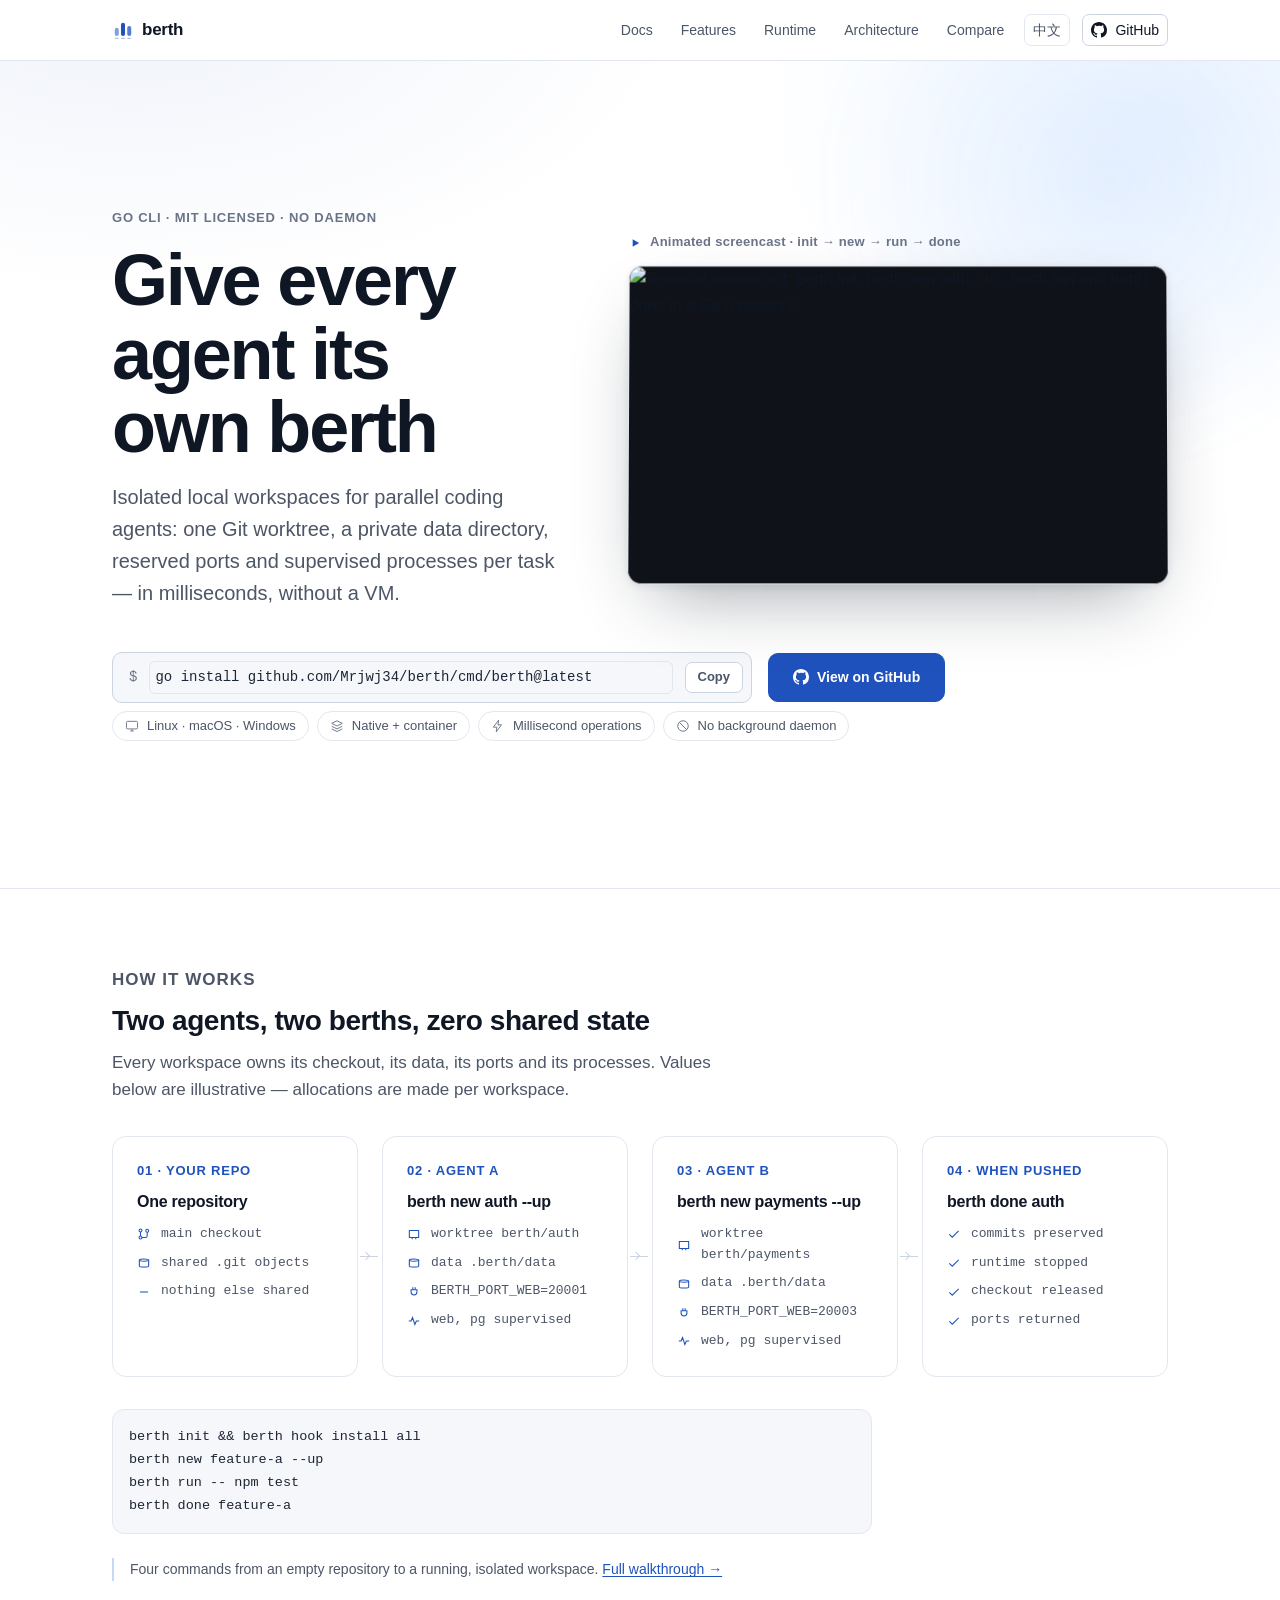
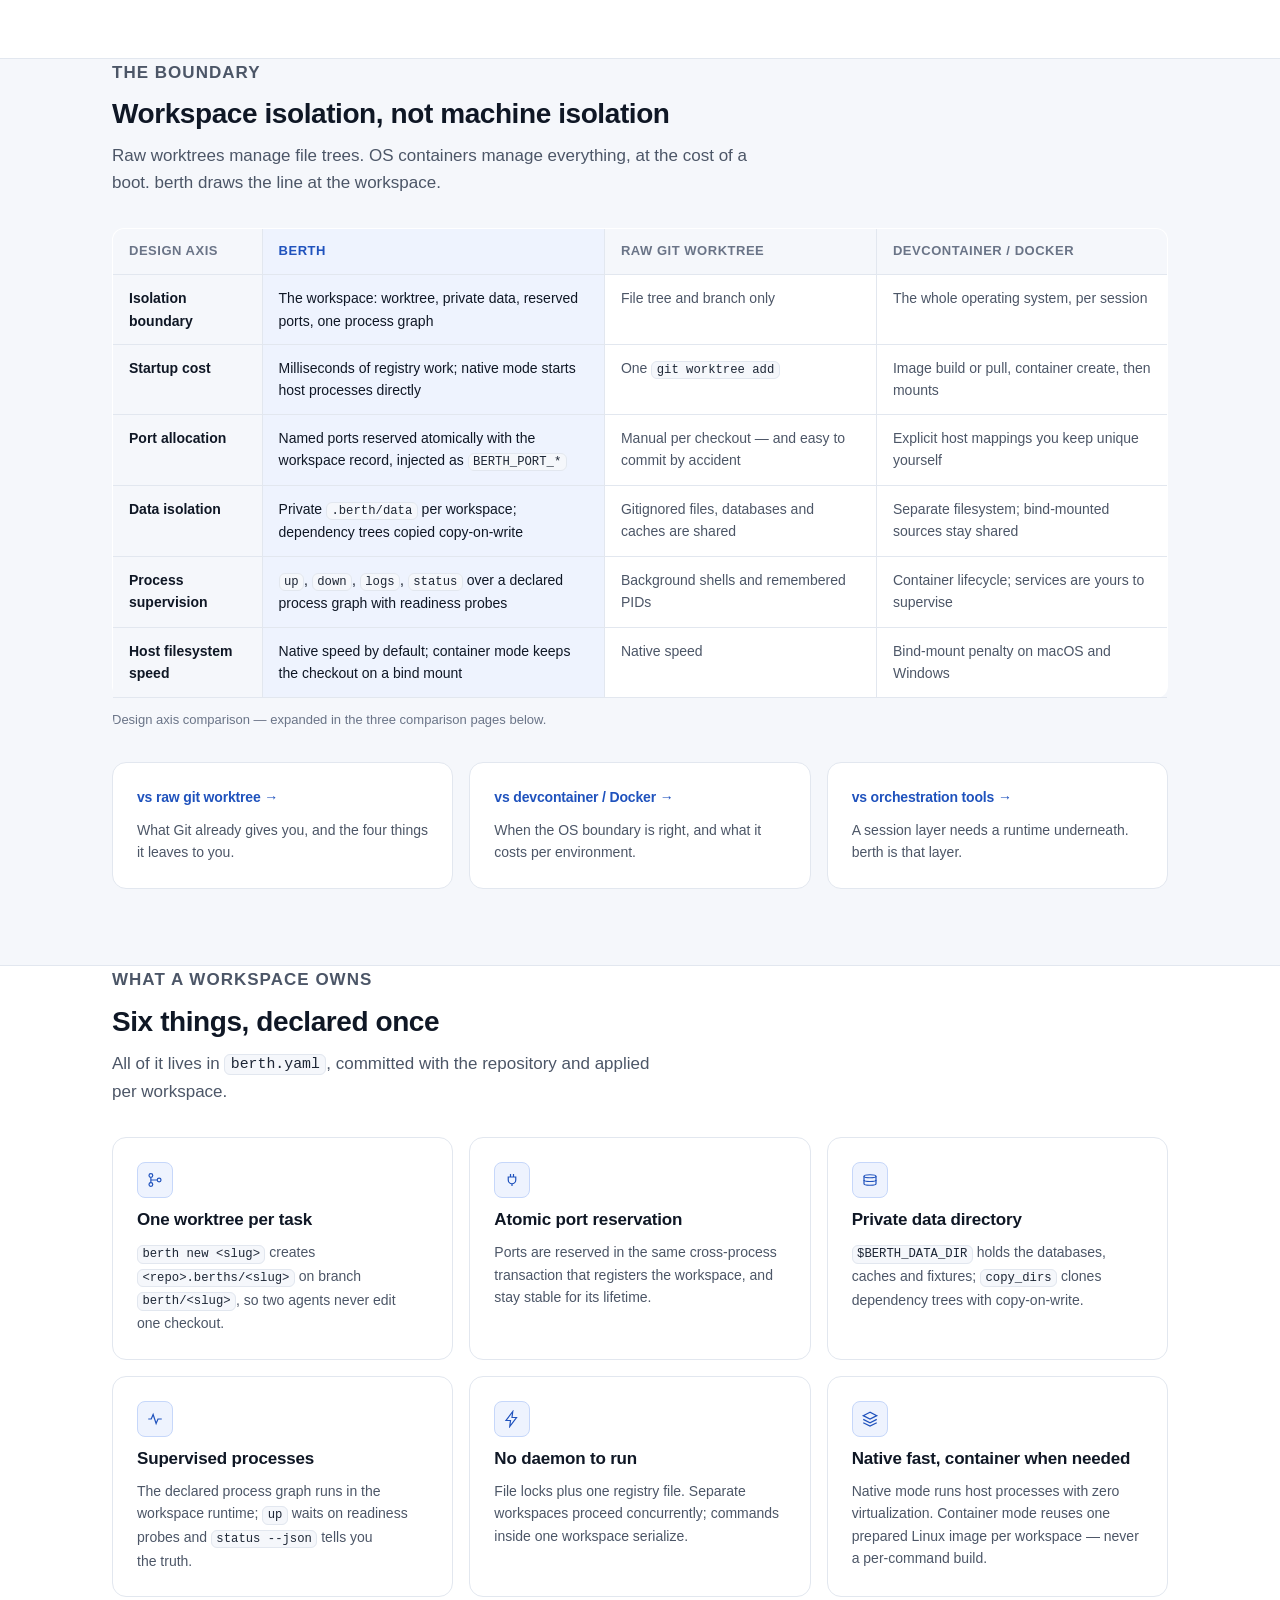
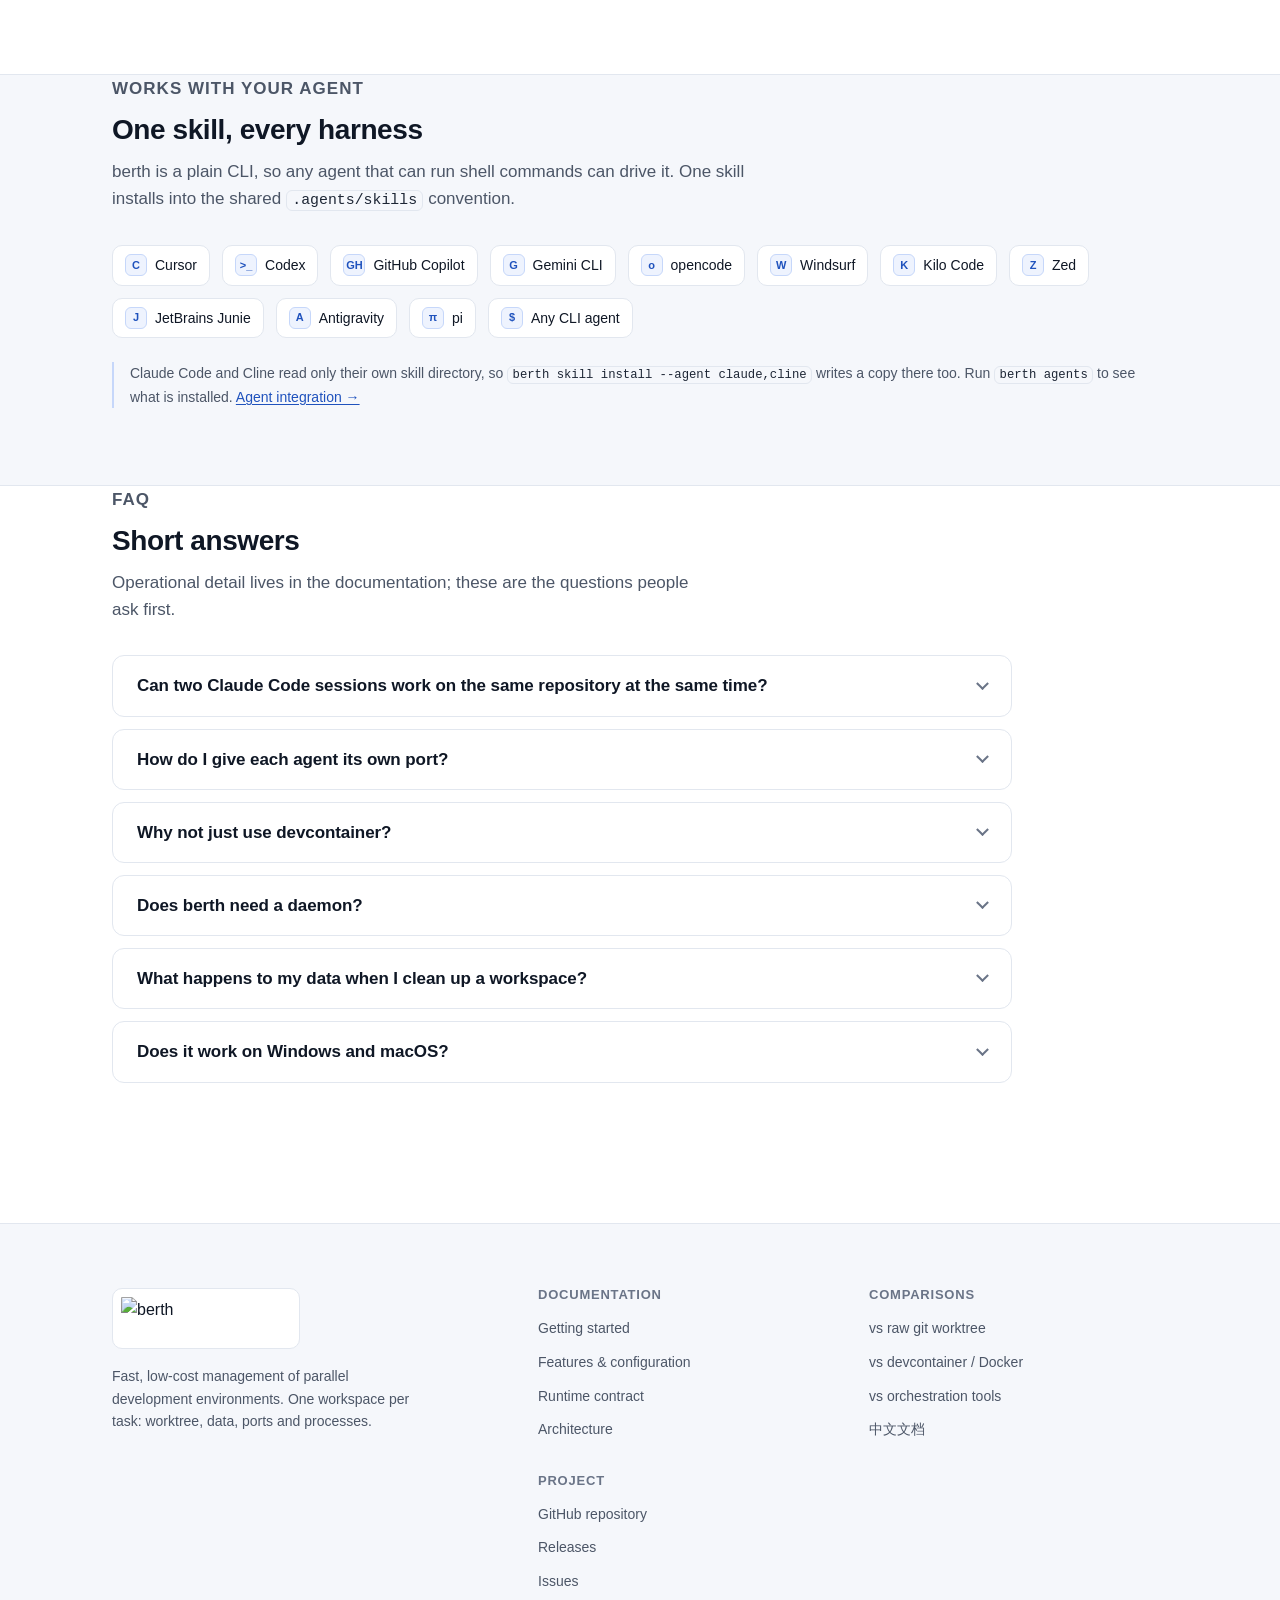
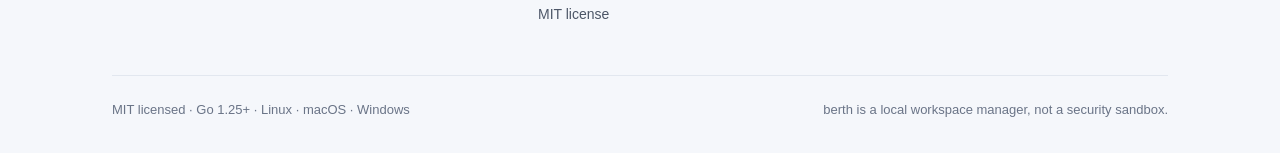
==== commit f134ed33: "docs: describe the project with one phrase everywhere The descriptive sentence now reads parallel co" ====
--- a/site/index.html
+++ b/site/index.html
@@ -62,7 +62,7 @@
         <div class="hero-copy">
           <p class="eyebrow">Go CLI · MIT licensed · no daemon</p>
           <h1>Give every agent its own berth</h1>
-          <p class="lede">Isolated local workspaces for parallel agent programming: one Git worktree, a private data directory, reserved ports and supervised processes per task — in milliseconds, without a VM.</p>
+          <p class="lede">Isolated local workspaces for parallel coding agents: one Git worktree, a private data directory, reserved ports and supervised processes per task — in milliseconds, without a VM.</p>
         </div>
 
         <div>
